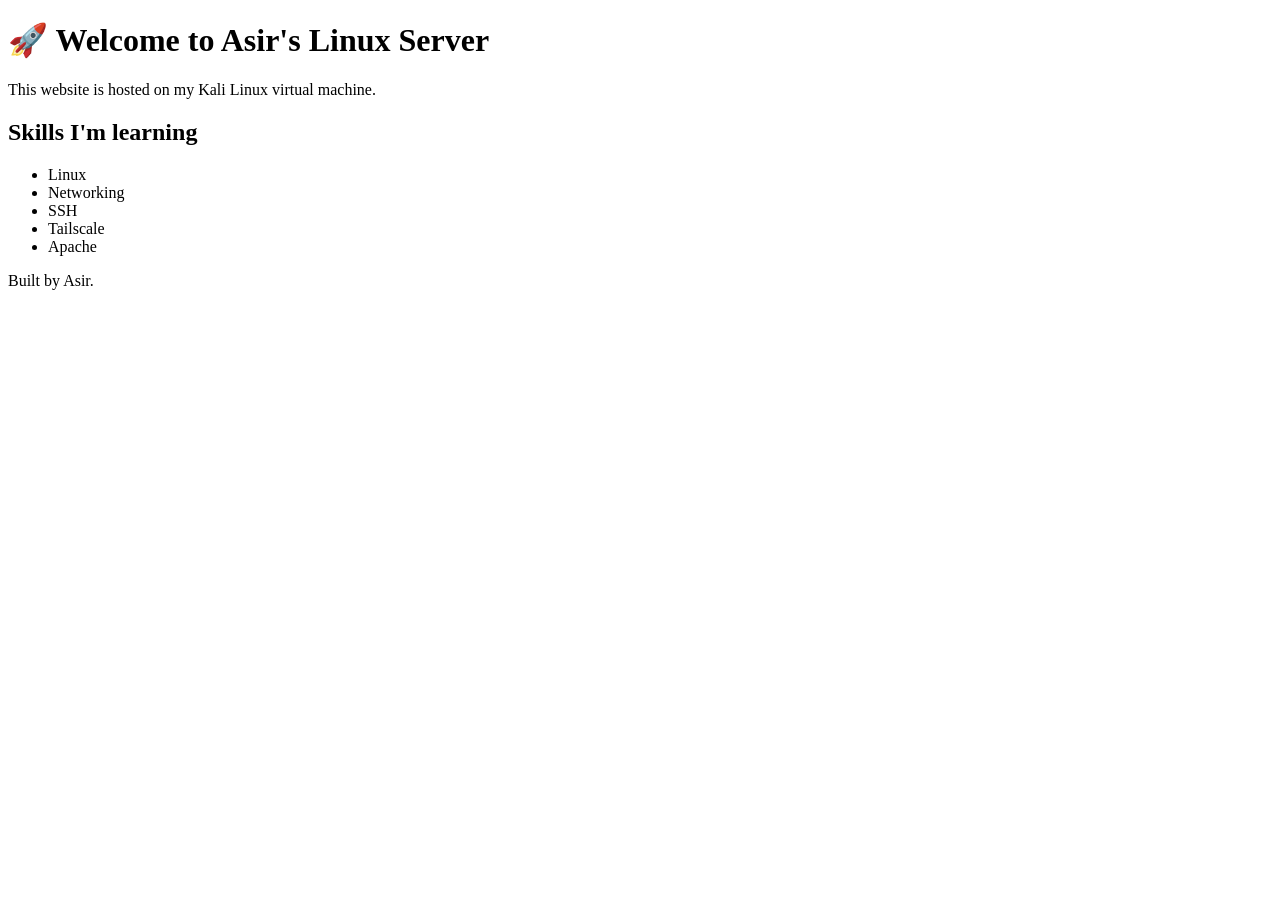
==== website/index.html @ dcbf6645 "Initial commit: Remote Linux Infrastructure Lab" ====
<!DOCTYPE html>
<html>
<head>
    <title>Asir's Server</title>
</head>
<body>
    <h1>🚀 Welcome to Asir's Linux Server</h1>

    <p>This website is hosted on my Kali Linux virtual machine.</p>

    <h2>Skills I'm learning</h2>

    <ul>
        <li>Linux</li>
        <li>Networking</li>
        <li>SSH</li>
        <li>Tailscale</li>
        <li>Apache</li>
    </ul>

    <p>Built by Asir.</p>
</body>
</html>
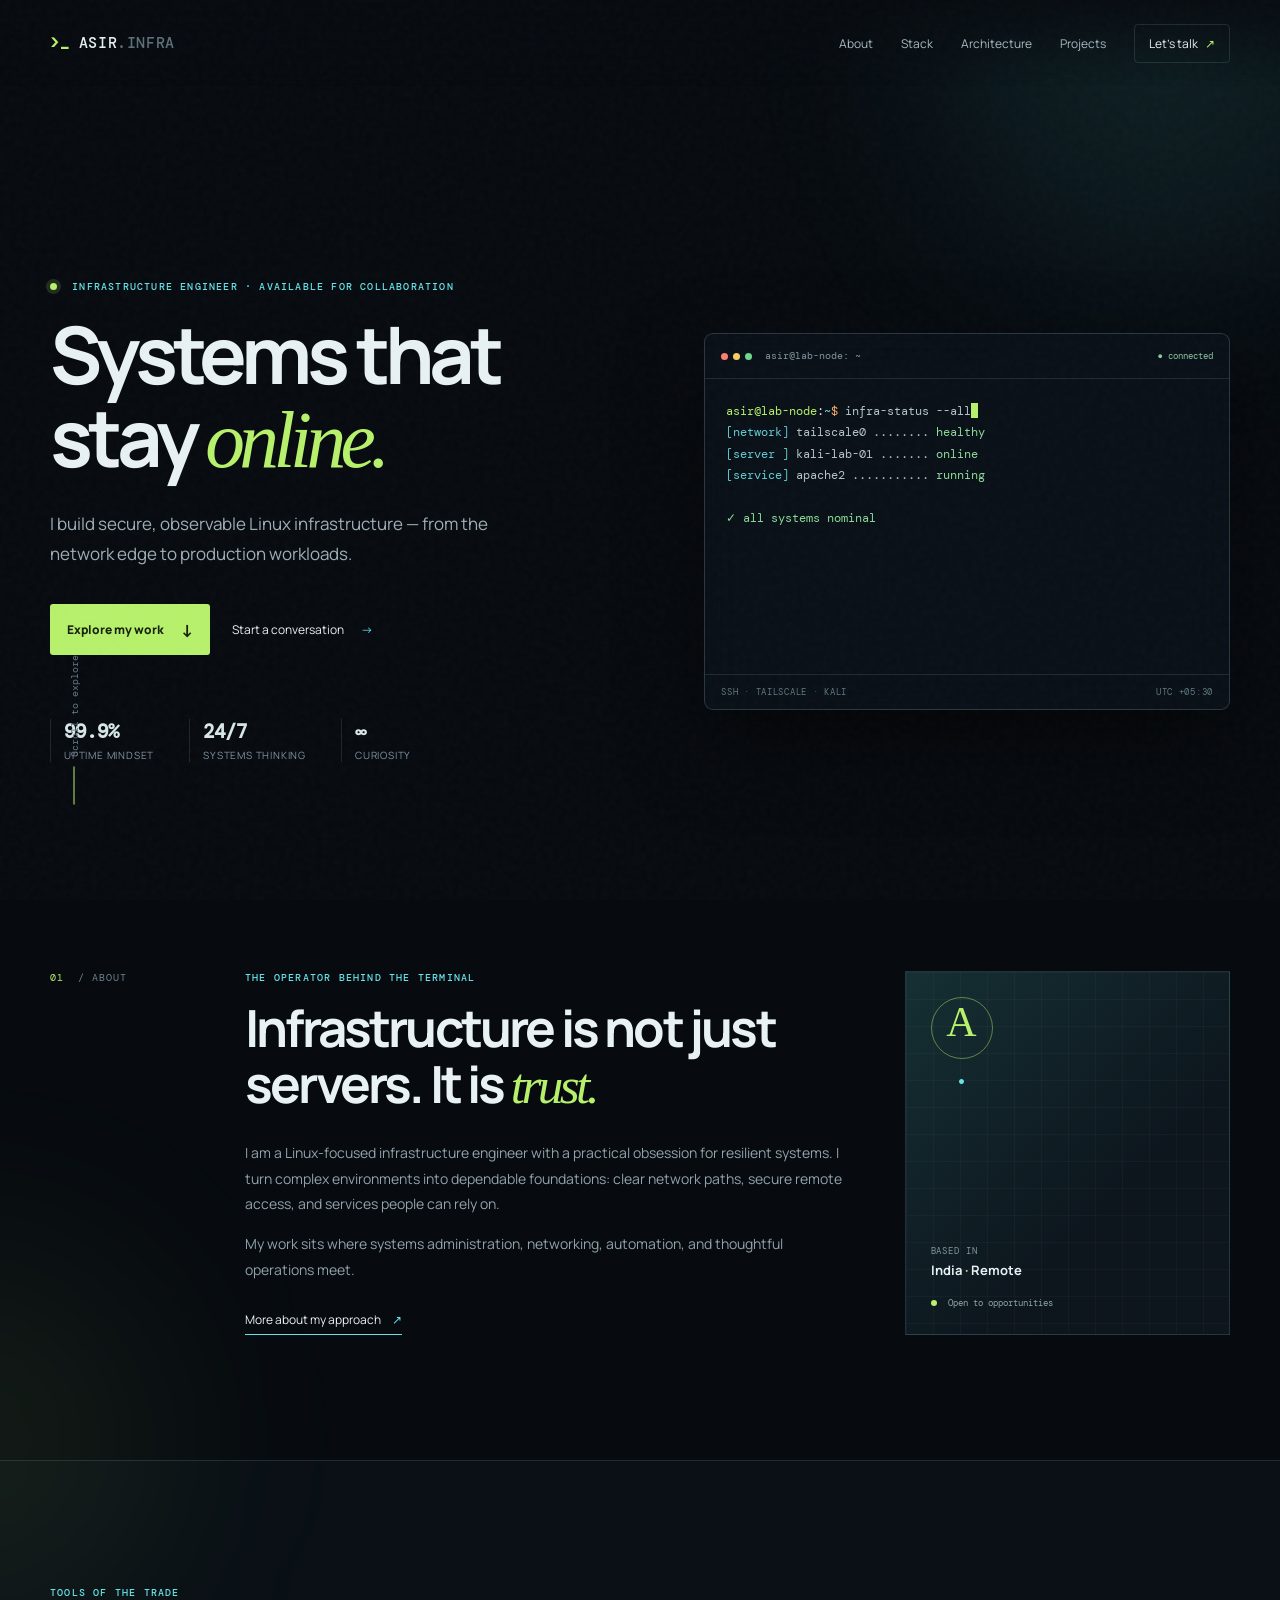
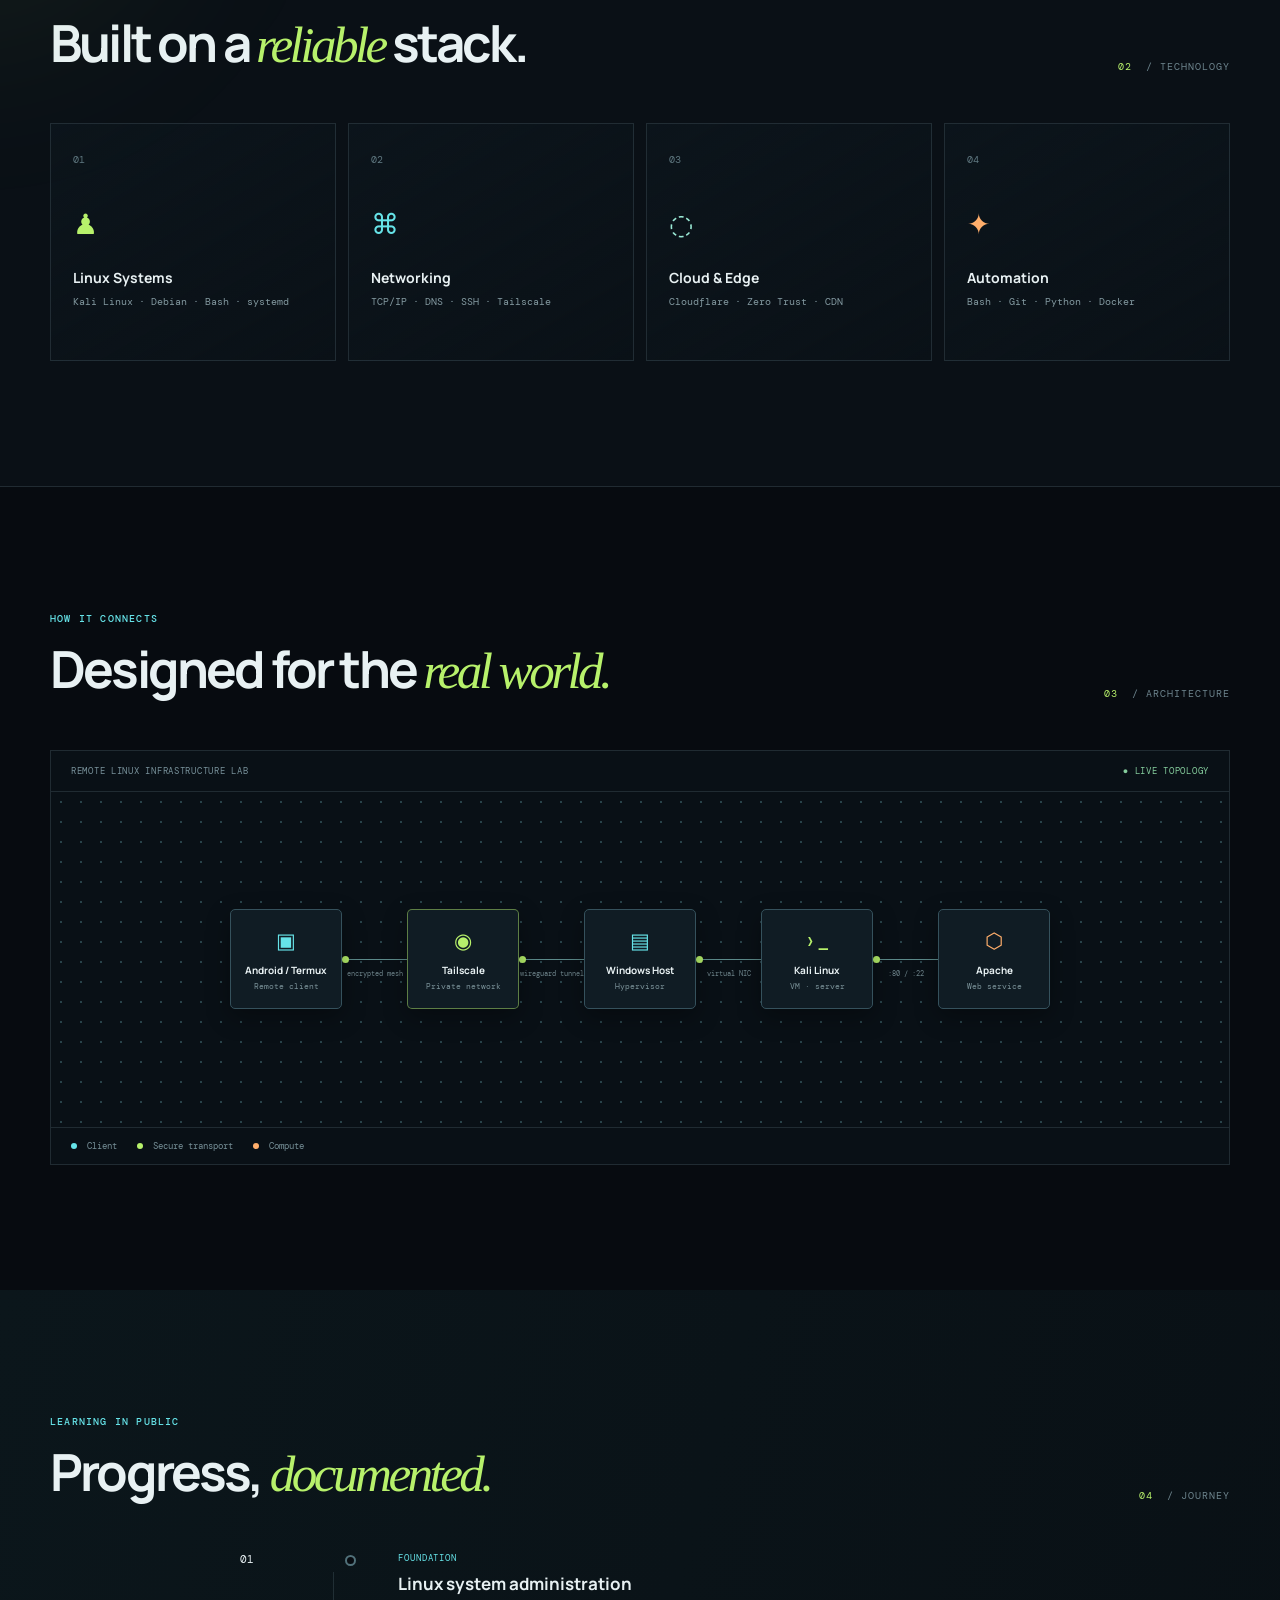
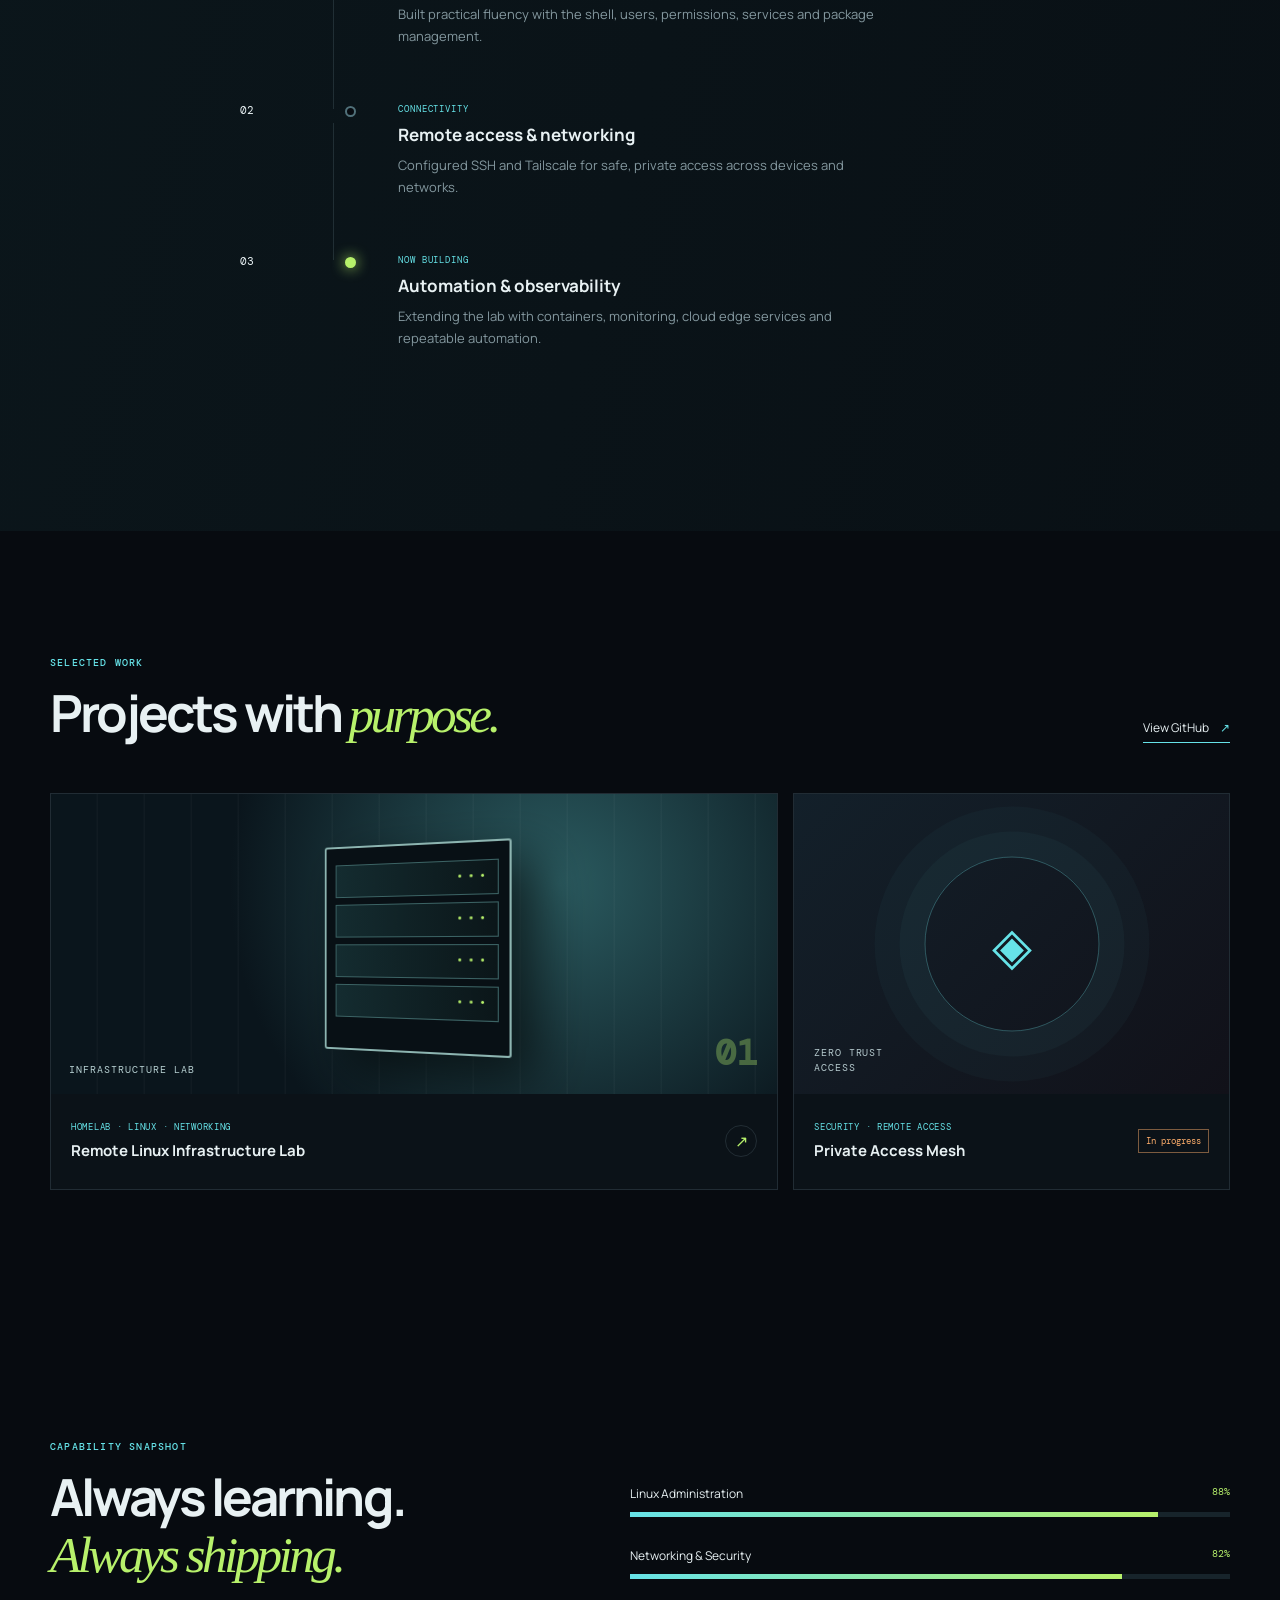
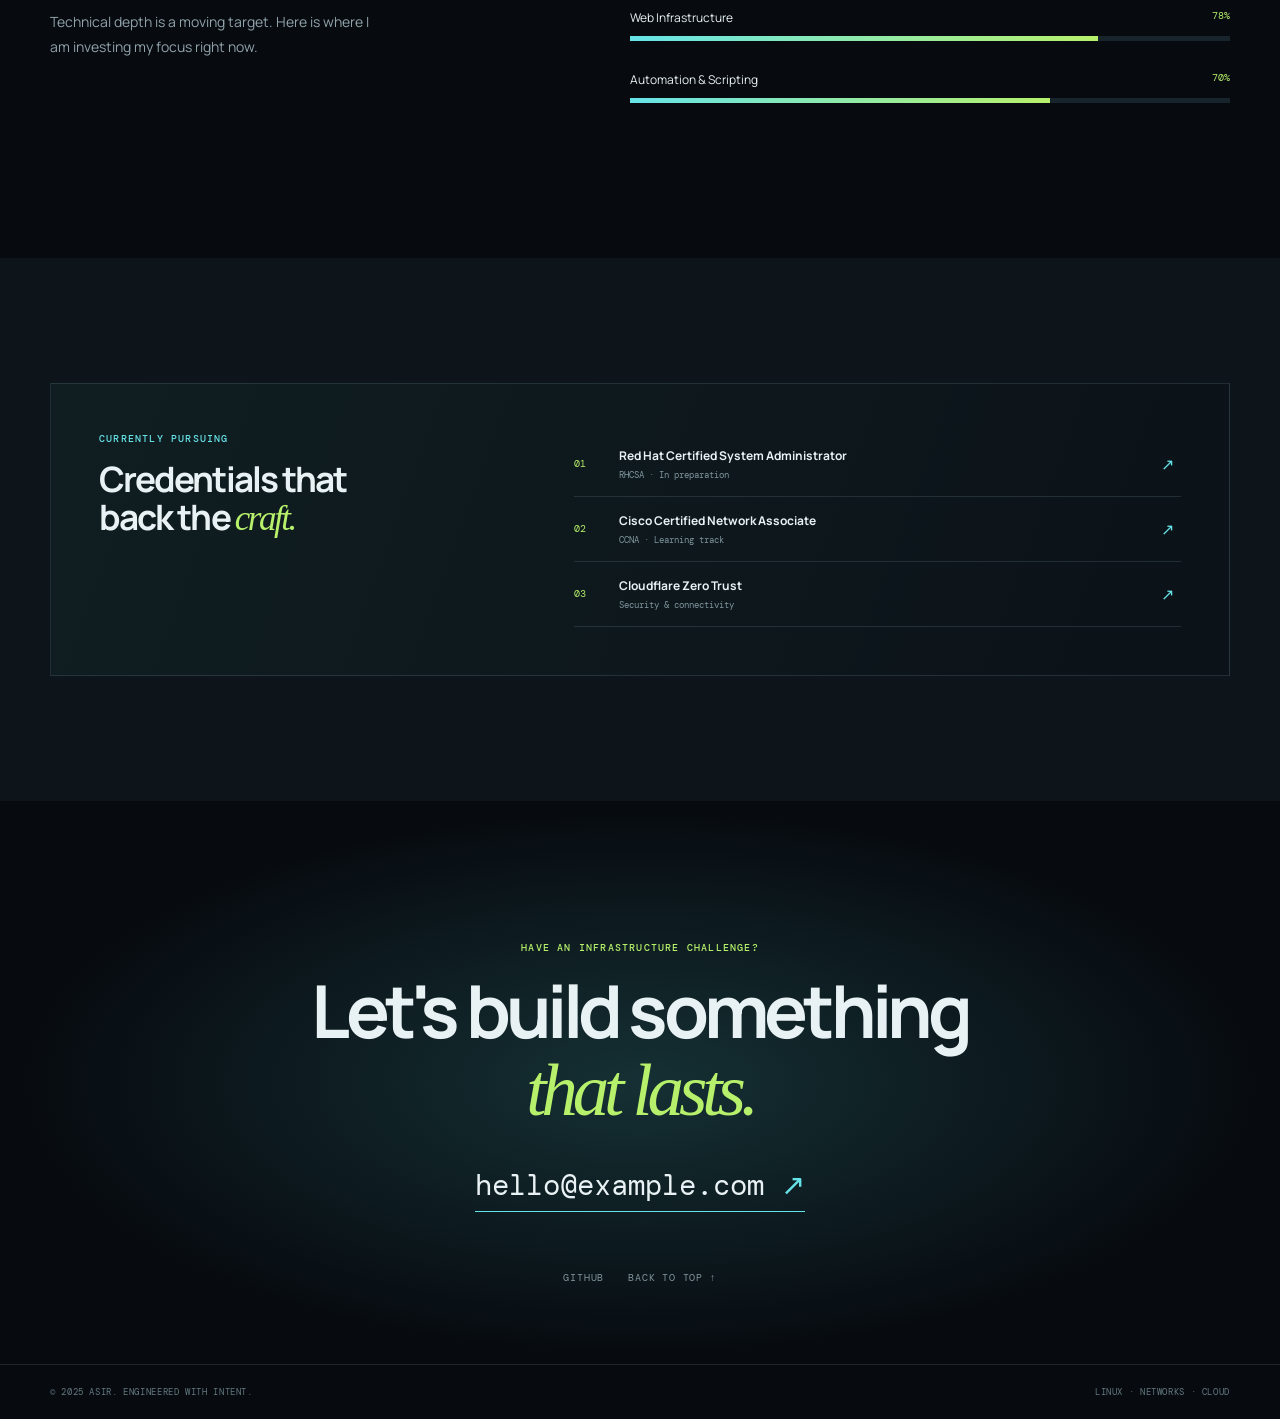
==== commit d4f8d1f8: "Build premium infrastructure portfolio website" ====
--- a/website/index.html
+++ b/website/index.html
@@ -1,24 +1,83 @@
-
 <!DOCTYPE html>
-<html>
+<html lang="en">
 <head>
-    <title>Asir's Server</title>
+  <meta charset="UTF-8">
+  <meta name="viewport" content="width=device-width, initial-scale=1.0">
+  <meta name="description" content="Linux infrastructure portfolio — secure, automated, and resilient systems.">
+  <title>ASIR / Infrastructure Engineer</title>
+  <link rel="preconnect" href="https://fonts.googleapis.com">
+  <link rel="preconnect" href="https://fonts.gstatic.com" crossorigin>
+  <link href="https://fonts.googleapis.com/css2?family=DM+Mono:wght@400;500&family=Manrope:wght@400;500;600;700;800&display=swap" rel="stylesheet">
+  <link rel="stylesheet" href="style.css">
 </head>
 <body>
-    <h1>🚀 Welcome to Asir's Linux Server</h1>
+  <div class="noise" aria-hidden="true"></div><div class="orb orb-one" aria-hidden="true"></div><div class="orb orb-two" aria-hidden="true"></div>
+  <header class="nav-wrap"><nav class="nav container" aria-label="Primary navigation">
+    <a class="brand" href="#top" aria-label="Asir home"><span class="brand-mark">&gt;_</span> ASIR<span class="brand-fade">.INFRA</span></a>
+    <button class="nav-toggle" aria-label="Open navigation" aria-expanded="false"><span></span><span></span></button>
+    <div class="nav-links"><a href="#about">About</a><a href="#stack">Stack</a><a href="#architecture">Architecture</a><a href="#projects">Projects</a><a class="nav-cta" href="#contact">Let's talk <span>↗</span></a></div>
+  </nav></header>
 
-    <p>This website is hosted on my Kali Linux virtual machine.</p>
+  <main id="top">
+    <section class="hero container">
+      <div class="hero-copy reveal">
+        <p class="eyebrow"><span class="pulse"></span> Infrastructure engineer · available for collaboration</p>
+        <h1>Systems that stay <em>online.</em></h1>
+        <p class="hero-text">I build secure, observable Linux infrastructure — from the network edge to production workloads.</p>
+        <div class="hero-actions"><a class="button primary" href="#projects">Explore my work <span>↓</span></a><a class="button text-button" href="#contact">Start a conversation <span>→</span></a></div>
+        <div class="hero-proof"><div><strong>99.9%</strong><span>uptime mindset</span></div><div><strong>24/7</strong><span>systems thinking</span></div><div><strong>∞</strong><span>curiosity</span></div></div>
+      </div>
+      <div class="terminal-card reveal delay-1" aria-label="Animated Linux terminal">
+        <div class="terminal-bar"><div class="window-dots"><i></i><i></i><i></i></div><span>asir@lab-node: ~</span><span class="terminal-status">● connected</span></div>
+        <div class="terminal-body"><p><span class="prompt">asir@lab-node</span><span class="colon">:</span><span class="path">~</span><span class="dollar">$</span> <span id="typed-command"></span><span class="cursor"></span></p><div id="terminal-output"></div></div>
+        <div class="terminal-footer"><span>SSH · TAILSCALE · KALI</span><span>UTC +05:30</span></div>
+      </div>
+      <div class="scroll-cue"><span></span> Scroll to explore</div>
+    </section>
 
-    <h2>Skills I'm learning</h2>
+    <section id="about" class="section container about-grid">
+      <div class="section-label reveal"><span>01</span> / ABOUT</div>
+      <div class="about-copy reveal"><p class="overline">The operator behind the terminal</p><h2>Infrastructure is not just servers. It is <em>trust.</em></h2><p>I am a Linux-focused infrastructure engineer with a practical obsession for resilient systems. I turn complex environments into dependable foundations: clear network paths, secure remote access, and services people can rely on.</p><p>My work sits where systems administration, networking, automation, and thoughtful operations meet.</p><a href="#contact" class="underlined">More about my approach <span>↗</span></a></div>
+      <aside class="profile-card reveal delay-1"><div class="profile-grid"></div><div class="profile-content"><div class="profile-avatar">A<span>.</span></div><p>BASED IN</p><strong>India <span>·</span> Remote</strong><div class="availability"><i></i> Open to opportunities</div></div></aside>
+    </section>
 
-    <ul>
-        <li>Linux</li>
-        <li>Networking</li>
-        <li>SSH</li>
-        <li>Tailscale</li>
-        <li>Apache</li>
-    </ul>
+    <section id="stack" class="section stack-section"><div class="container"><div class="section-heading reveal"><div><p class="overline">Tools of the trade</p><h2>Built on a <em>reliable</em> stack.</h2></div><div class="section-label"><span>02</span> / TECHNOLOGY</div></div>
+      <div class="tech-grid">
+        <article class="tech-card reveal"><span class="card-number">01</span><div class="tech-icon linux">♟</div><h3>Linux Systems</h3><p>Kali Linux · Debian · Bash · systemd</p><div class="card-line"></div></article>
+        <article class="tech-card reveal delay-1"><span class="card-number">02</span><div class="tech-icon network">⌘</div><h3>Networking</h3><p>TCP/IP · DNS · SSH · Tailscale</p><div class="card-line"></div></article>
+        <article class="tech-card reveal delay-2"><span class="card-number">03</span><div class="tech-icon cloud">◌</div><h3>Cloud & Edge</h3><p>Cloudflare · Zero Trust · CDN</p><div class="card-line"></div></article>
+        <article class="tech-card reveal delay-3"><span class="card-number">04</span><div class="tech-icon automate">✦</div><h3>Automation</h3><p>Bash · Git · Python · Docker</p><div class="card-line"></div></article>
+      </div></div>
+    </section>
 
-    <p>Built by Asir.</p>
+    <section id="architecture" class="section container"><div class="section-heading reveal"><div><p class="overline">How it connects</p><h2>Designed for the <em>real world.</em></h2></div><div class="section-label"><span>03</span> / ARCHITECTURE</div></div>
+      <div class="architecture-panel reveal"><div class="arch-top"><span>REMOTE LINUX INFRASTRUCTURE LAB</span><span class="live-dot">● LIVE TOPOLOGY</span></div><div class="architecture-map">
+        <div class="arch-node client"><b>▣</b><span>Android / Termux</span><small>Remote client</small></div><div class="arch-link link-one"><i></i><span>encrypted mesh</span></div>
+        <div class="arch-node tail"><b>◉</b><span>Tailscale</span><small>Private network</small></div><div class="arch-link link-two"><i></i><span>wireguard tunnel</span></div>
+        <div class="arch-node host"><b>▤</b><span>Windows Host</span><small>Hypervisor</small></div><div class="arch-link link-three"><i></i><span>virtual NIC</span></div>
+        <div class="arch-node kali"><b>›_</b><span>Kali Linux</span><small>VM · server</small></div><div class="arch-link link-four"><i></i><span>:80 / :22</span></div>
+        <div class="arch-node apache"><b>⬡</b><span>Apache</span><small>Web service</small></div>
+      </div><div class="arch-legend"><span><i class="legend-client"></i> Client</span><span><i class="legend-network"></i> Secure transport</span><span><i class="legend-server"></i> Compute</span></div></div>
+    </section>
+
+    <section class="section timeline-section"><div class="container"><div class="section-heading reveal"><div><p class="overline">Learning in public</p><h2>Progress, <em>documented.</em></h2></div><div class="section-label"><span>04</span> / JOURNEY</div></div><div class="timeline">
+      <article class="timeline-item reveal"><div class="time">01</div><div class="timeline-dot"></div><div><p class="timeline-tag">FOUNDATION</p><h3>Linux system administration</h3><p>Built practical fluency with the shell, users, permissions, services and package management.</p></div></article>
+      <article class="timeline-item reveal"><div class="time">02</div><div class="timeline-dot"></div><div><p class="timeline-tag">CONNECTIVITY</p><h3>Remote access & networking</h3><p>Configured SSH and Tailscale for safe, private access across devices and networks.</p></div></article>
+      <article class="timeline-item reveal"><div class="time">03</div><div class="timeline-dot active"></div><div><p class="timeline-tag">NOW BUILDING</p><h3>Automation & observability</h3><p>Extending the lab with containers, monitoring, cloud edge services and repeatable automation.</p></div></article>
+    </div></div></section>
+
+    <section id="projects" class="section container"><div class="section-heading reveal"><div><p class="overline">Selected work</p><h2>Projects with <em>purpose.</em></h2></div><a class="underlined reveal" href="https://github.com/Your-high-lord/remote-linux-infrastructure-lab" target="_blank" rel="noreferrer">View GitHub <span>↗</span></a></div><div class="project-grid">
+      <article class="project featured reveal"><div class="project-visual server-visual"><div class="server-rack"><i></i><i></i><i></i><i></i></div><div class="server-overlay"><span>INFRASTRUCTURE LAB</span><b>01</b></div></div><div class="project-info"><div><p>HOMELAB · LINUX · NETWORKING</p><h3>Remote Linux Infrastructure Lab</h3></div><a href="https://github.com/Your-high-lord/remote-linux-infrastructure-lab" target="_blank" rel="noreferrer" aria-label="View project">↗</a></div></article>
+      <article class="project reveal delay-1"><div class="project-visual access-visual"><div class="access-rings"></div><span class="shield">◈</span><span class="access-text">ZERO TRUST<br>ACCESS</span></div><div class="project-info"><div><p>SECURITY · REMOTE ACCESS</p><h3>Private Access Mesh</h3></div><span class="soon">In progress</span></div></article>
+    </div></section>
+
+    <section class="section container skills-wrap"><div class="skills-copy reveal"><p class="overline">Capability snapshot</p><h2>Always learning.<br><em>Always shipping.</em></h2><p>Technical depth is a moving target. Here is where I am investing my focus right now.</p></div><div class="skill-bars reveal delay-1"><div class="skill"><div><span>Linux Administration</span><b>88%</b></div><i><em style="--value:88%"></em></i></div><div class="skill"><div><span>Networking & Security</span><b>82%</b></div><i><em style="--value:82%"></em></i></div><div class="skill"><div><span>Web Infrastructure</span><b>78%</b></div><i><em style="--value:78%"></em></i></div><div class="skill"><div><span>Automation & Scripting</span><b>70%</b></div><i><em style="--value:70%"></em></i></div></div></section>
+
+    <section class="section cert-section"><div class="container"><div class="cert-card reveal"><div><p class="overline">Currently pursuing</p><h2>Credentials that<br>back the <em>craft.</em></h2></div><div class="cert-list"><div><span>01</span><p><b>Red Hat Certified System Administrator</b><small>RHCSA · In preparation</small></p><i>↗</i></div><div><span>02</span><p><b>Cisco Certified Network Associate</b><small>CCNA · Learning track</small></p><i>↗</i></div><div><span>03</span><p><b>Cloudflare Zero Trust</b><small>Security & connectivity</small></p><i>↗</i></div></div></div></div></section>
+
+    <section id="contact" class="contact-section"><div class="container contact-inner reveal"><p class="overline">Have an infrastructure challenge?</p><h2>Let's build something<br><em>that lasts.</em></h2><a class="contact-email" href="mailto:hello@example.com">hello@example.com <span>↗</span></a><div class="contact-links"><a href="https://github.com/Your-high-lord" target="_blank" rel="noreferrer">GitHub</a><a href="#top">Back to top ↑</a></div></div></section>
+  </main>
+  <footer><div class="container"><span>© 2025 ASIR. ENGINEERED WITH INTENT.</span><span>LINUX · NETWORKS · CLOUD</span></div></footer>
+  <script src="script.js"></script>
 </body>
 </html>
--- a/website/style.css
+++ b/website/style.css
@@ -0,0 +1 @@
+:root{--bg:#070b10;--panel:#0c131b;--line:rgba(172,203,219,.14);--text:#e8f1f3;--muted:#8295a0;--lime:#b7f16b;--cyan:#66e3e8;--orange:#ffae6b;--mono:'DM Mono',monospace;--sans:'Manrope',sans-serif}*{box-sizing:border-box}html{scroll-behavior:smooth}body{margin:0;background:var(--bg);color:var(--text);font-family:var(--sans);overflow-x:hidden}.container{width:min(1180px,calc(100% - 48px));margin:auto}.noise{position:fixed;inset:0;pointer-events:none;opacity:.04;z-index:10;background-image:url("data:image/svg+xml,%3Csvg viewBox='0 0 160 160' xmlns='http://www.w3.org/2000/svg'%3E%3Cfilter id='n'%3E%3CfeTurbulence type='fractalNoise' baseFrequency='.9' numOctaves='4' stitchTiles='stitch'/%3E%3C/filter%3E%3Crect width='100%25' height='100%25' filter='url(%23n)' opacity='.7'/%3E%3C/svg%3E")}.orb{position:absolute;border-radius:50%;filter:blur(100px);pointer-events:none}.orb-one{width:440px;height:440px;top:-170px;right:-100px;background:rgba(85,222,212,.09)}.orb-two{width:380px;height:380px;top:1250px;left:-220px;background:rgba(183,241,107,.07)}.nav-wrap{position:sticky;top:0;z-index:5;background:linear-gradient(#070b10e8,#070b1000);backdrop-filter:blur(8px)}.nav{height:86px;display:flex;align-items:center;justify-content:space-between}.brand{font:500 15px var(--mono);letter-spacing:.04em;color:var(--text);text-decoration:none}.brand-mark{color:var(--lime);font-weight:bold}.brand-fade{color:#5d707a}.nav-links{display:flex;gap:28px;align-items:center}.nav-links a{font-size:12px;color:#a9bac1;text-decoration:none;transition:.2s}.nav-links a:hover{color:var(--lime)}.nav-links .nav-cta{border:1px solid var(--line);color:var(--text);padding:10px 14px;border-radius:4px}.nav-cta span{color:var(--lime);margin-left:5px}.nav-toggle{display:none;background:none;border:0}.hero{min-height:760px;padding-top:110px;position:relative;display:grid;grid-template-columns:1fr .9fr;gap:70px;align-items:center}.eyebrow,.overline{font:500 10px var(--mono);letter-spacing:.12em;color:var(--cyan);text-transform:uppercase}.pulse{display:inline-block;background:var(--lime);height:7px;width:7px;border-radius:50%;box-shadow:0 0 0 4px #b7f16b25;margin-right:8px;animation:pulse 2s infinite}h1,h2,h3,p{margin-top:0}h1{font-size:clamp(48px,6.2vw,84px);line-height:1.04;letter-spacing:-.065em;margin:20px 0 28px;font-weight:700}h1 em,h2 em{font-family:Georgia,serif;font-weight:400;color:var(--lime);letter-spacing:-.07em}.hero-text{max-width:450px;color:#9eafb6;font-size:17px;line-height:1.75}.hero-actions{display:flex;gap:22px;align-items:center;margin:35px 0 64px}.button{font-size:12px;text-decoration:none;display:inline-flex;align-items:center;gap:17px}.primary{background:var(--lime);color:#16200d;padding:14px 17px;border-radius:3px;font-weight:800}.primary span{font-size:17px}.text-button{color:var(--text)}.text-button span{color:var(--cyan)}.hero-proof{display:flex;gap:35px}.hero-proof div{display:flex;flex-direction:column;gap:4px;border-left:1px solid var(--line);padding-left:13px}.hero-proof strong{font:600 19px var(--mono);color:#d8e7e7}.hero-proof span{font-size:10px;color:var(--muted);text-transform:uppercase;letter-spacing:.08em}.terminal-card{border:1px solid #5e737e66;border-radius:9px;background:#0b1219cf;box-shadow:0 32px 80px #0008;overflow:hidden;backdrop-filter:blur(18px);transform:perspective(900px) rotateY(-3deg)}.terminal-bar{height:45px;padding:0 16px;border-bottom:1px solid var(--line);display:flex;align-items:center;gap:13px;color:#8197a0;font:10px var(--mono)}.window-dots{display:flex;gap:5px}.window-dots i{height:7px;width:7px;border-radius:50%;background:#fd7e72}.window-dots i:nth-child(2){background:#f8cc63}.window-dots i:nth-child(3){background:#6fd88f}.terminal-status{color:#86caa2;margin-left:auto;font-size:9px}.terminal-body{min-height:295px;padding:22px 21px;font:12px/1.8 var(--mono);color:#b6c6c8}.terminal-body p{margin:0}.prompt{color:var(--lime)}.colon{color:#e8f1f3}.path{color:var(--cyan)}.dollar{color:#ffae6b}.cursor{display:inline-block;width:7px;height:15px;background:var(--lime);vertical-align:-3px;animation:blink 1s step-end infinite}.terminal-output{color:#7e979b}.output-good{color:#8edb9a}.output-info{color:#63cdd3}.terminal-footer{border-top:1px solid var(--line);padding:11px 16px;display:flex;justify-content:space-between;color:#5f7880;font:9px var(--mono);letter-spacing:.08em}.scroll-cue{position:absolute;bottom:35px;left:24px;font:10px var(--mono);color:#627780;display:flex;gap:10px;align-items:center;transform:rotate(-90deg);transform-origin:left}.scroll-cue span{height:1px;width:38px;background:var(--lime)}.section{padding:125px 0}.about-grid{display:grid;grid-template-columns:140px 1.3fr .7fr;gap:55px}.section-label{font:10px var(--mono);color:#6d848d;letter-spacing:.1em;white-space:nowrap}.section-label span{color:var(--lime);margin-right:7px}.about-copy{max-width:600px}.about-copy h2,.section-heading h2,.skills-copy h2,.cert-card h2{font-size:clamp(35px,4vw,53px);line-height:1.1;letter-spacing:-.055em;margin:15px 0 25px}.about-copy>p:not(.overline),.skills-copy>p:not(.overline){color:#91a3aa;font-size:14px;line-height:1.85}.underlined{border-bottom:1px solid var(--cyan);padding-bottom:6px;color:var(--text);font-size:12px;text-decoration:none;display:inline-block;margin-top:14px}.underlined span{color:var(--cyan);margin-left:9px}.profile-card{min-height:270px;background:linear-gradient(135deg,#153033,#0d151d 65%);border:1px solid var(--line);position:relative;overflow:hidden}.profile-grid{position:absolute;inset:0;background-image:linear-gradient(#ffffff07 1px,transparent 1px),linear-gradient(90deg,#ffffff07 1px,transparent 1px);background-size:27px 27px}.profile-content{position:relative;padding:25px;display:flex;flex-direction:column;height:100%}.profile-avatar{font:42px Georgia,serif;color:var(--lime);width:62px;height:62px;border:1px solid #b7f16b75;border-radius:50%;display:grid;place-items:center;margin-bottom:auto}.profile-avatar span{color:var(--cyan)}.profile-content p{font:9px var(--mono);letter-spacing:.1em;color:#7f969d;margin-bottom:4px}.profile-content strong{font-size:13px}.profile-content strong span{color:var(--lime)}.availability{font:9px var(--mono);color:#91a6aa;margin-top:18px}.availability i{display:inline-block;width:6px;height:6px;border-radius:50%;background:var(--lime);margin-right:6px}.stack-section{background:#0a1016;border-block:1px solid var(--line)}.section-heading{display:flex;justify-content:space-between;align-items:flex-end;margin-bottom:50px}.section-heading h2{margin-bottom:0}.tech-grid{display:grid;grid-template-columns:repeat(4,1fr);gap:12px}.tech-card{border:1px solid var(--line);min-height:238px;padding:22px;position:relative;background:linear-gradient(150deg,#10202944,#0a1117);transition:transform .3s,border .3s}.tech-card:hover{border-color:#b7f16b80;transform:translateY(-6px)}.card-number{font:10px var(--mono);color:#607881}.tech-icon{font-size:28px;margin:36px 0 26px;color:var(--lime)}.network{color:var(--cyan)}.cloud{color:#9ae9d5}.automate{color:var(--orange)}.tech-card h3{font-size:14px;margin-bottom:7px}.tech-card p{font:10px var(--mono);color:#8399a0;line-height:1.6}.card-line{height:1px;background:var(--lime);position:absolute;bottom:0;left:0;width:0;transition:.35s}.tech-card:hover .card-line{width:100%}.architecture-panel{border:1px solid var(--line);background:#091016;overflow:hidden}.arch-top{padding:14px 20px;border-bottom:1px solid var(--line);display:flex;justify-content:space-between;font:9px var(--mono);letter-spacing:.08em;color:#78919a}.live-dot{color:#85cd9d}.architecture-map{min-height:335px;display:flex;align-items:center;justify-content:center;gap:0;padding:38px 22px;background-image:radial-gradient(#29434a 1px,transparent 1px);background-size:20px 20px}.arch-node{z-index:1;min-width:112px;text-align:center;padding:17px 8px;background:#101c24;border:1px solid #35515c;border-radius:5px;box-shadow:0 8px 24px #0005}.arch-node b{display:block;color:var(--cyan);font:21px var(--mono);margin-bottom:8px}.arch-node span{display:block;font-size:10px;font-weight:700}.arch-node small{display:block;color:#7b9299;font:8px var(--mono);margin-top:4px}.arch-node.tail{border-color:#b7f16b75}.arch-node.tail b,.arch-node.kali b{color:var(--lime)}.arch-node.apache b{color:var(--orange)}.arch-link{height:1px;width:65px;background:#5c8a8a;position:relative}.arch-link i{position:absolute;width:7px;height:7px;background:var(--lime);border-radius:50%;top:-3px;animation:packet 2s infinite linear}.arch-link span{position:absolute;top:10px;left:50%;transform:translateX(-50%);font:7px var(--mono);color:#6f858c;white-space:nowrap}.link-two i{animation-delay:.4s}.link-three i{animation-delay:.8s}.link-four i{animation-delay:1.2s}.arch-legend{display:flex;gap:20px;padding:12px 20px;border-top:1px solid var(--line);font:9px var(--mono);color:#779098}.arch-legend i{height:6px;width:6px;display:inline-block;border-radius:50%;margin-right:5px}.legend-client{background:var(--cyan)}.legend-network{background:var(--lime)}.legend-server{background:var(--orange)}.timeline-section{background:linear-gradient(105deg,#0b161b,#091015)}.timeline{max-width:800px;margin:auto}.timeline-item{display:grid;grid-template-columns:80px 28px 1fr;gap:25px;padding-bottom:43px;position:relative}.timeline-item:not(:last-child):after{content:"";position:absolute;left:93px;top:20px;height:calc(100% - 14px);width:1px;background:var(--line)}.time{font:11px var(--mono);color:var(--6d848d)}.timeline-dot{width:11px;height:11px;border:2px solid #51717a;background:var(--bg);border-radius:50%;margin-top:3px;z-index:1}.timeline-dot.active{background:var(--lime);border-color:var(--lime);box-shadow:0 0 14px #b7f16b}.timeline-tag{font:9px var(--mono);color:var(--cyan);letter-spacing:.1em;margin-bottom:8px}.timeline-item h3{font-size:17px;margin-bottom:8px}.timeline-item div:last-child>p:last-child{font-size:13px;line-height:1.7;color:#84989f;max-width:490px}.project-grid{display:grid;grid-template-columns:1.25fr .75fr;gap:15px}.project{border:1px solid var(--line);background:#0b1218;transition:.3s}.project:hover{border-color:#6d9ca1}.project-visual{height:300px;position:relative;overflow:hidden}.server-visual{background:radial-gradient(circle at 70% 30%,#2a5a5f,#0a151c 60%)}.server-visual:before{content:"";position:absolute;inset:0;background:repeating-linear-gradient(90deg,transparent 0 45px,#ffffff07 46px 47px)}.server-rack{position:absolute;left:50%;top:50%;transform:translate(-50%,-48%) perspective(400px) rotateY(-11deg);height:210px;width:190px;border:2px solid #8db5b1;border-radius:3px;padding:10px;background:#081015;box-shadow:22px 20px 50px #0009}.server-rack i{display:block;height:34px;margin:7px 0;border:1px solid #3c6465;background:linear-gradient(90deg,#142c30,#0b1619);position:relative}.server-rack i:after{content:"•••";color:var(--lime);font:12px var(--mono);letter-spacing:4px;position:absolute;right:7px;top:7px}.server-overlay{position:absolute;inset:18px;display:flex;justify-content:space-between;align-items:flex-end;font:10px var(--mono);letter-spacing:.1em;color:#b8d1d3}.server-overlay b{font-size:35px;color:#b7f16b55}.access-visual{background:linear-gradient(135deg,#13202a,#111119)}.access-rings{position:absolute;height:175px;width:175px;border:1px solid #69d9dd55;border-radius:50%;left:50%;top:50%;transform:translate(-50%,-50%);box-shadow:0 0 0 25px #69d9dd09,0 0 0 50px #69d9dd08}.shield{position:absolute;left:50%;top:50%;transform:translate(-50%,-50%);font-size:52px;color:var(--cyan)}.access-text{position:absolute;left:20px;bottom:19px;font:10px var(--mono);line-height:1.5;color:#b5c9cd;letter-spacing:.09em}.project-info{min-height:95px;padding:19px 20px;display:flex;align-items:center;justify-content:space-between}.project-info p{font:9px var(--mono);letter-spacing:.08em;color:var(--cyan);margin-bottom:7px}.project-info h3{font-size:15px;margin:0}.project-info>a{height:32px;width:32px;border:1px solid var(--line);display:grid;place-items:center;border-radius:50%;color:var(--lime);text-decoration:none}.soon{font:9px var(--mono);border:1px solid #ffae6b77;color:var(--orange);padding:5px 7px}.skills-wrap{display:grid;grid-template-columns:.75fr 1fr;gap:130px}.skills-copy p{max-width:330px}.skill-bars{padding-top:45px}.skill{margin-bottom:30px}.skill>div{display:flex;justify-content:space-between;font-size:12px;margin-bottom:10px}.skill b{font:10px var(--mono);color:var(--lime)}.skill i{display:block;height:5px;background:#17242b;position:relative;overflow:hidden}.skill em{display:block;height:100%;width:var(--value);background:linear-gradient(90deg,var(--cyan),var(--lime));transform-origin:left;transform:scaleX(0);transition:1.2s ease}.in-view .skill em{transform:scaleX(1)}.cert-section{background:#0d151b}.cert-card{border:1px solid var(--line);padding:48px;display:grid;grid-template-columns:.8fr 1.2fr;gap:70px;background:linear-gradient(110deg,#101e21,#0b1218)}.cert-card h2{font-size:35px}.cert-list>div{display:grid;grid-template-columns:35px 1fr 20px;padding:15px 0;border-bottom:1px solid var(--line);align-items:center;gap:10px}.cert-list>div>span{font:10px var(--mono);color:var(--lime)}.cert-list p{margin:0}.cert-list b{display:block;font-size:12px}.cert-list small{display:block;font:9px var(--mono);color:#81969e;margin-top:5px}.cert-list i{color:var(--cyan);font-style:normal}.contact-section{padding:140px 0 80px;background:radial-gradient(ellipse at center,#153034,#070b10 68%);text-align:center}.contact-inner .overline{color:var(--lime)}.contact-inner h2{font-size:clamp(42px,5.8vw,73px);letter-spacing:-.065em;line-height:1.06;margin:18px 0 36px}.contact-email{color:var(--text);font:clamp(19px,2.4vw,29px) var(--mono);text-decoration:none;border-bottom:1px solid var(--cyan);padding-bottom:7px}.contact-email span{color:var(--cyan)}.contact-links{display:flex;justify-content:center;gap:24px;margin-top:67px}.contact-links a{font:10px var(--mono);text-transform:uppercase;color:#82959c;text-decoration:none;letter-spacing:.08em}footer{border-top:1px solid var(--line);padding:21px 0;color:#647980;font:9px var(--mono);letter-spacing:.07em}footer>div{display:flex;justify-content:space-between}.reveal{opacity:0;transform:translateY(22px);transition:.7s cubic-bezier(.2,.7,.2,1)}.reveal.in-view{opacity:1;transform:none}.delay-1{transition-delay:.12s}.delay-2{transition-delay:.24s}.delay-3{transition-delay:.36s}@keyframes blink{50%{opacity:0}}@keyframes pulse{50%{box-shadow:0 0 0 7px #b7f16b00}}@keyframes packet{from{left:0}to{left:100%}}@media(max-width:850px){.hero{grid-template-columns:1fr;gap:40px;padding-top:75px}.terminal-card{max-width:620px;transform:none}.scroll-cue{display:none}.about-grid{grid-template-columns:100px 1fr}.profile-card{grid-column:2;max-width:350px}.tech-grid{grid-template-columns:repeat(2,1fr)}.architecture-map{flex-wrap:wrap;gap:25px 0}.arch-link{width:45px}.link-four{display:none}.skills-wrap{gap:60px}.cert-card{gap:30px;padding:32px}}@media(max-width:600px){.container{width:min(100% - 32px,1180px)}.nav{height:70px}.nav-toggle{display:block;padding:8px}.nav-toggle span{display:block;width:20px;height:1px;background:var(--text);margin:5px}.nav-links{display:none;position:absolute;top:65px;left:16px;right:16px;background:#0d151bdd;border:1px solid var(--line);padding:18px;flex-direction:column;align-items:stretch;backdrop-filter:blur(12px)}.nav-links.open{display:flex}.nav-links .nav-cta{text-align:center}.hero{min-height:auto;padding-bottom:70px}h1{font-size:50px}.hero-proof{gap:18px}.hero-proof strong{font-size:16px}.terminal-body{min-height:230px;font-size:10px}.section{padding:83px 0}.about-grid{grid-template-columns:1fr;gap:25px}.about-grid .section-label{grid-row:1}.profile-card{grid-column:auto;min-height:230px}.section-heading{align-items:flex-start;gap:18px;flex-direction:column;margin-bottom:35px}.tech-grid{grid-template-columns:1fr 1fr;gap:8px}.tech-card{min-height:200px;padding:16px}.tech-icon{margin:25px 0 20px}.architecture-map{padding:25px 8px;gap:20px 0}.arch-node{min-width:94px;padding:13px 4px}.arch-link{width:25px}.arch-link span{display:none}.arch-legend{gap:10px;font-size:8px;padding-inline:10px}.project-grid,.skills-wrap,.cert-card{grid-template-columns:1fr}.project-visual{height:235px}.skills-wrap{gap:20px}.skill-bars{padding-top:10px}.cert-card{padding:25px;gap:15px}.cert-card h2{font-size:31px}.contact-section{padding:95px 0 55px}.contact-inner h2{font-size:42px}footer>div{gap:10px;flex-direction:column;text-align:center;font-size:8px}.hero-actions{margin-bottom:44px}}
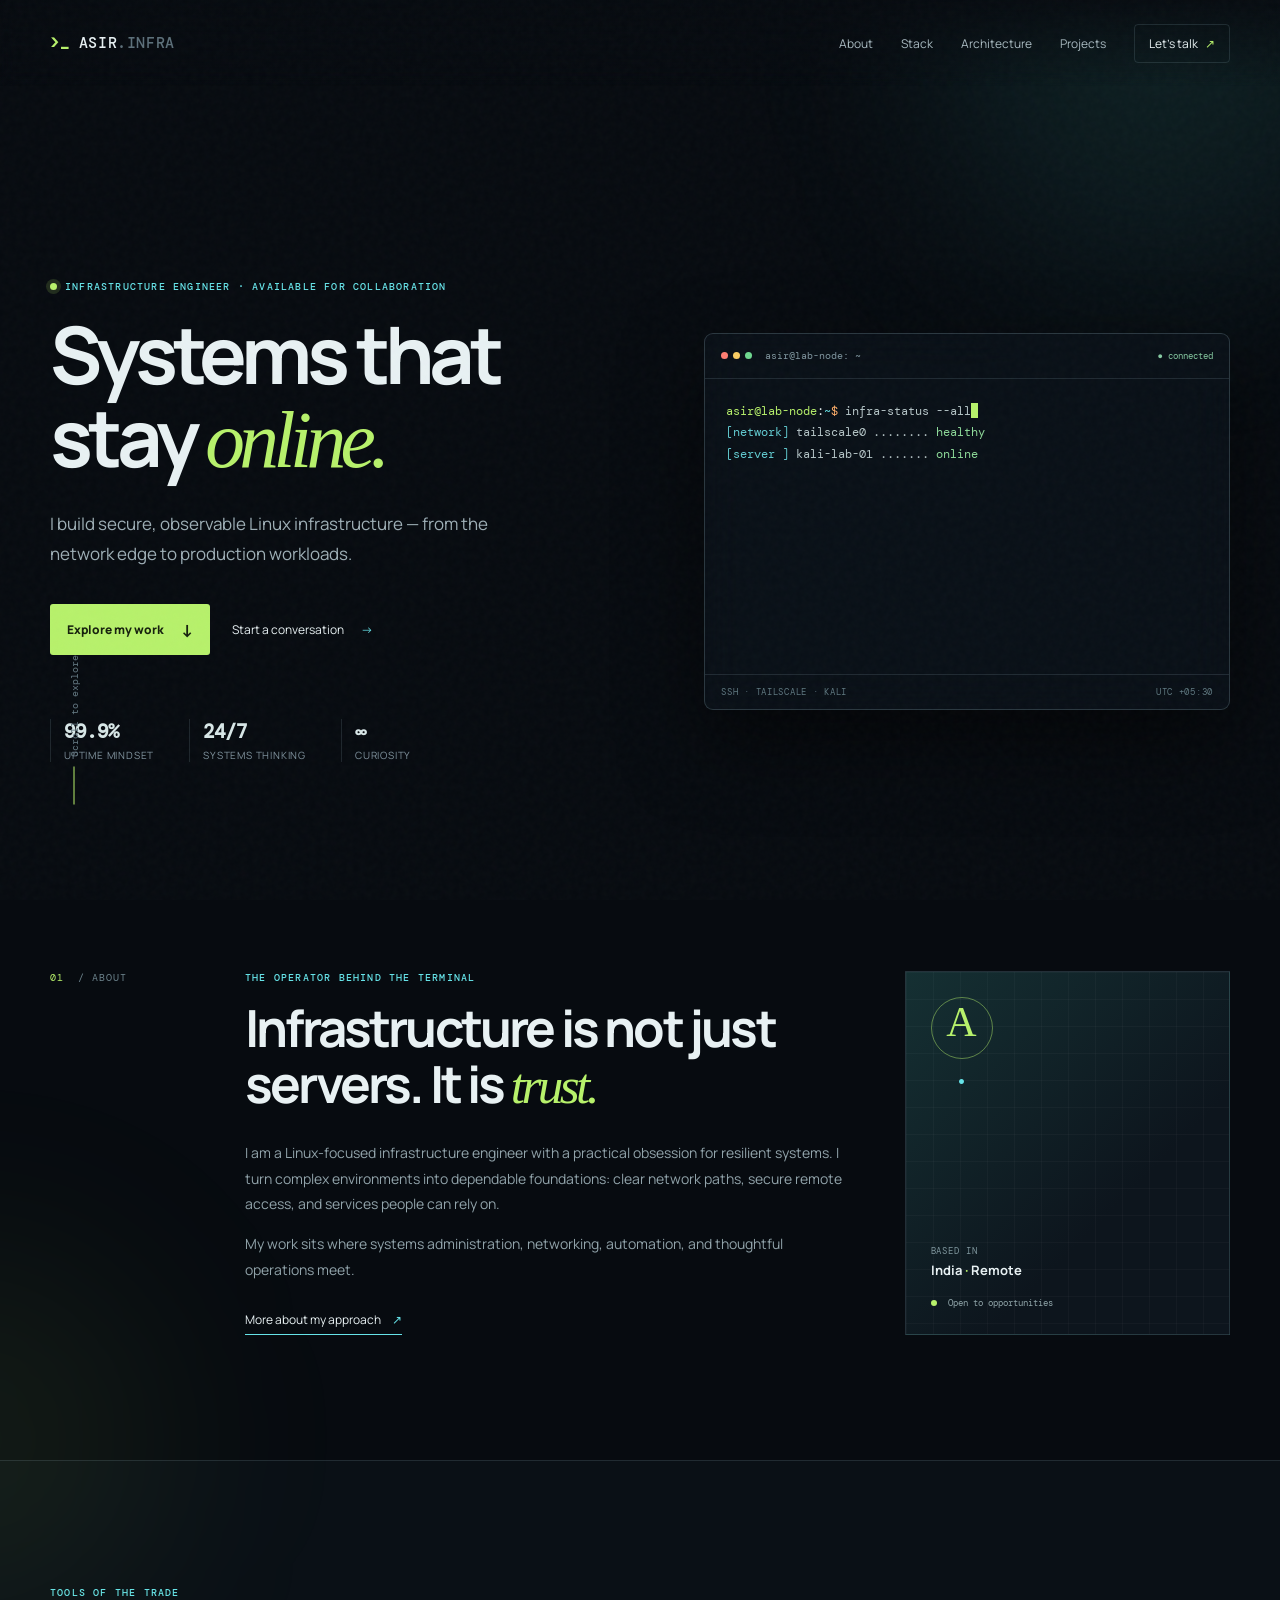
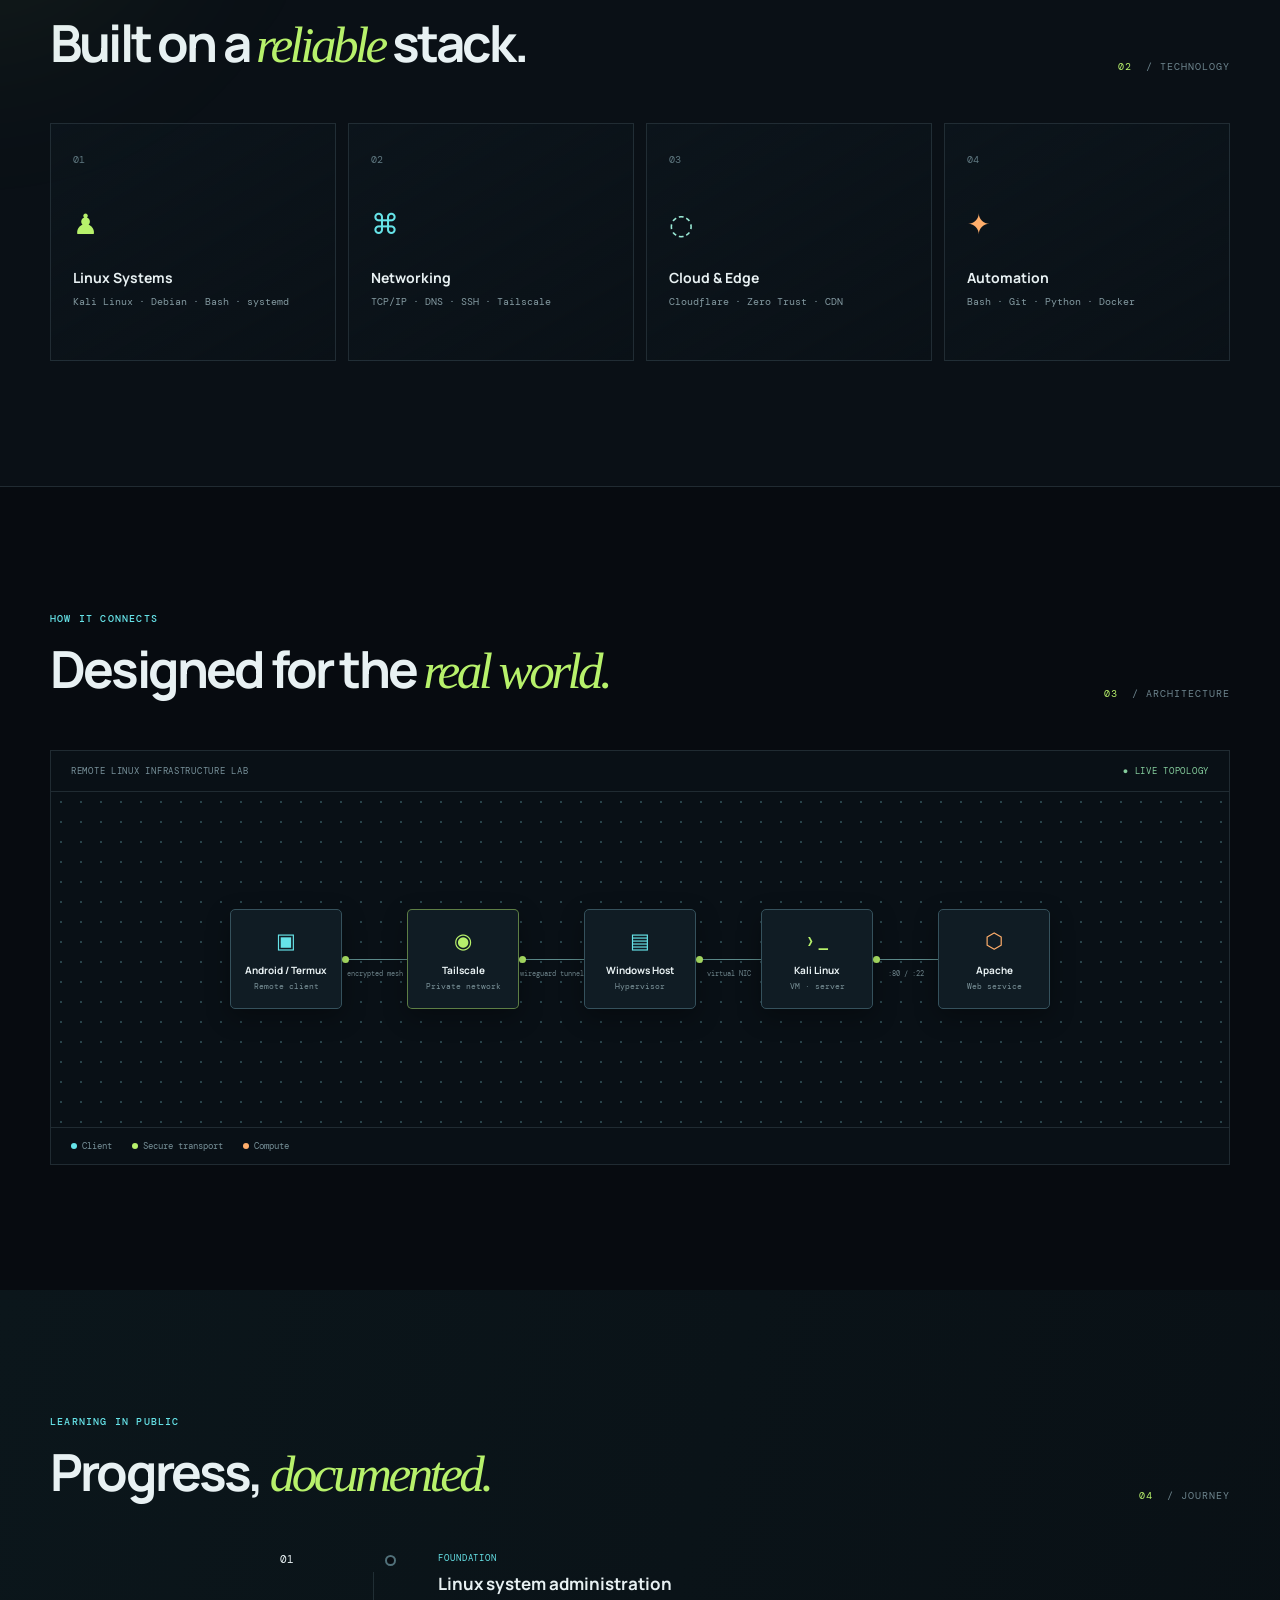
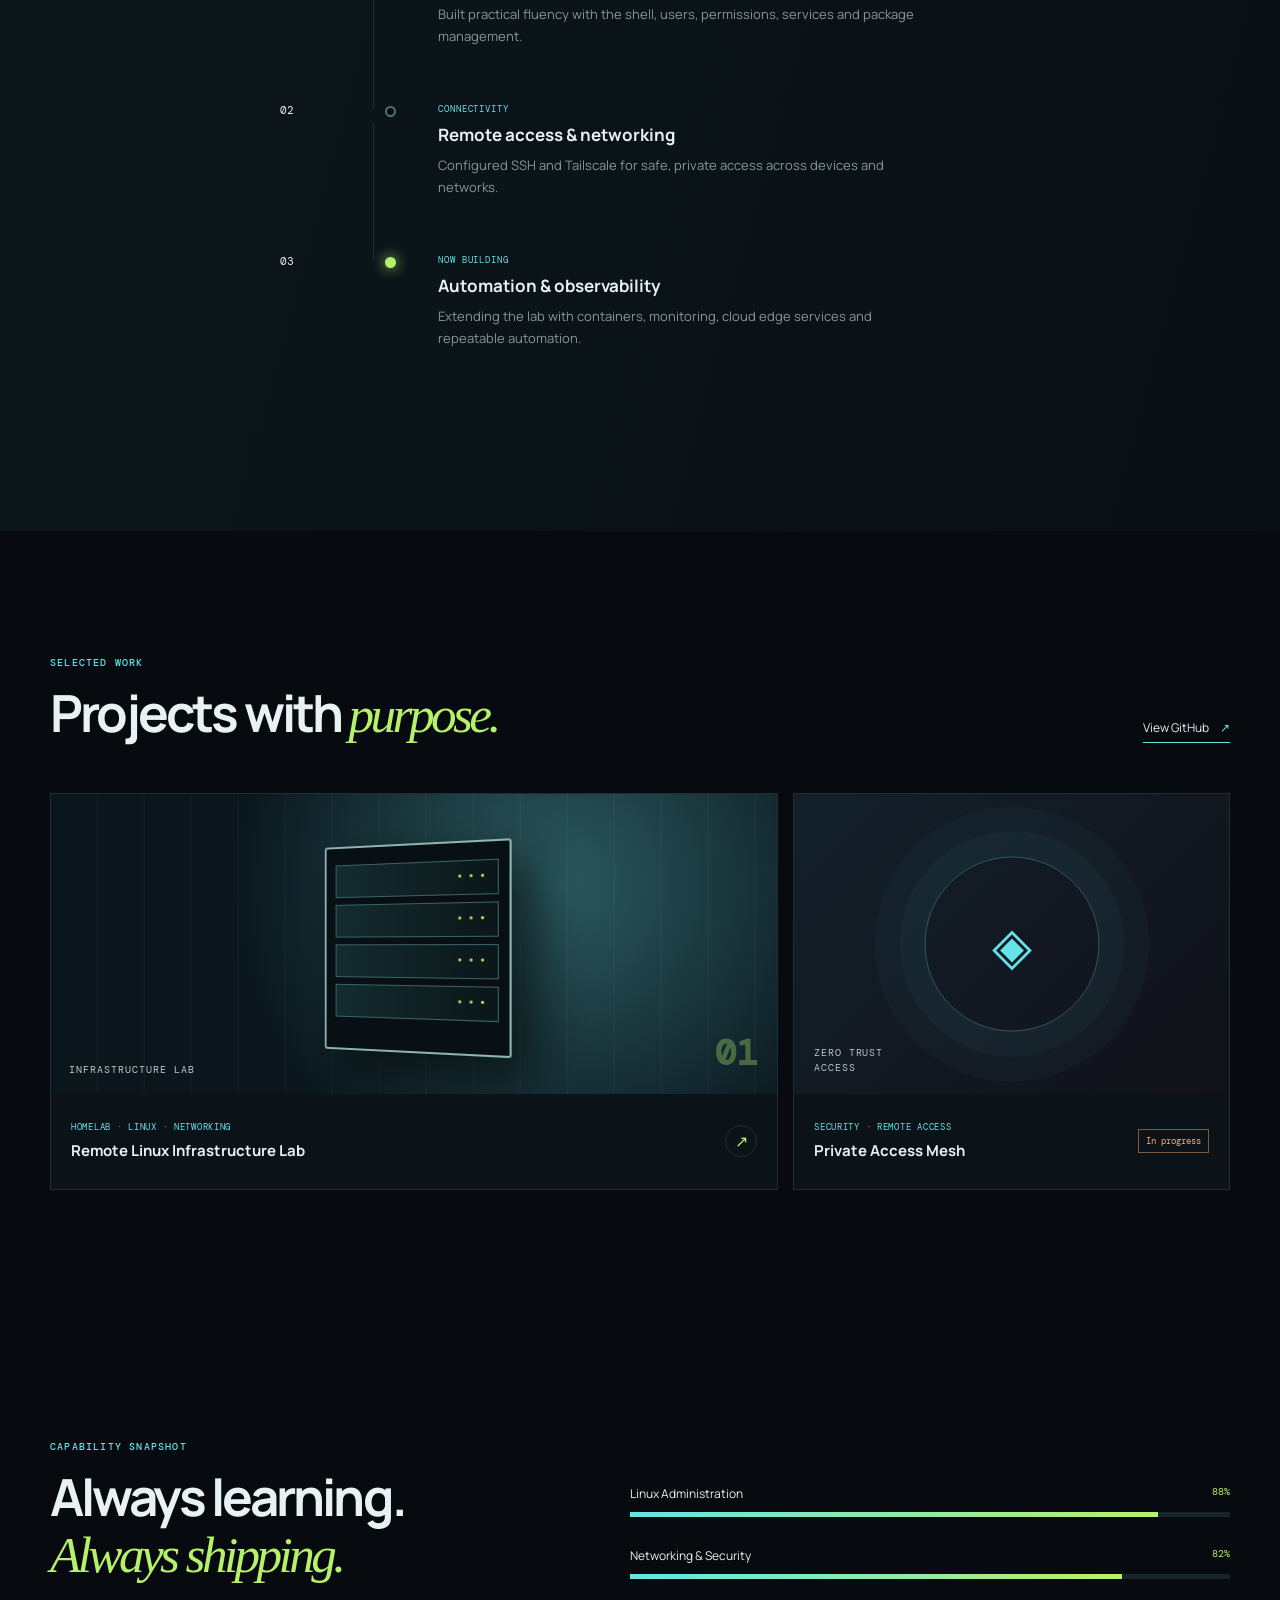
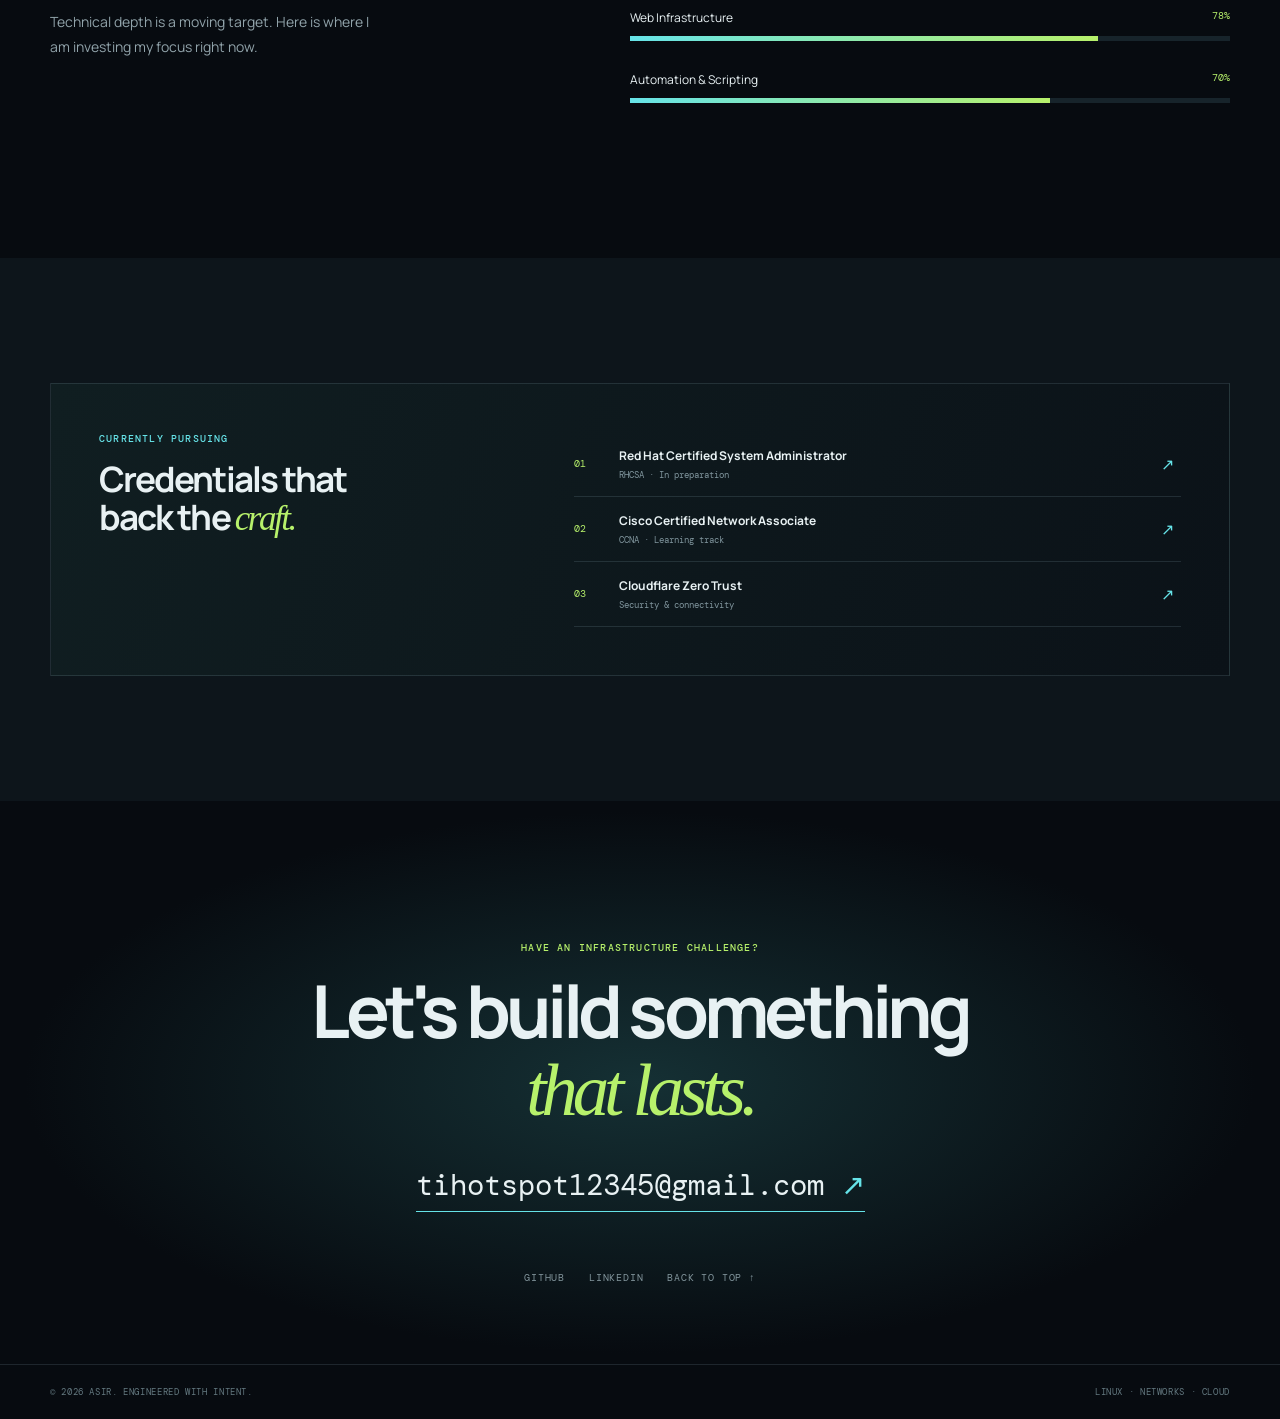
==== commit fbcb0038: "fix: update personal contact information and add favicon - Replace placeholder email hello@example.c" ====
--- a/website/index.html
+++ b/website/index.html
@@ -3,81 +3,429 @@
 <head>
   <meta charset="UTF-8">
   <meta name="viewport" content="width=device-width, initial-scale=1.0">
-  <meta name="description" content="Linux infrastructure portfolio — secure, automated, and resilient systems.">
-  <title>ASIR / Infrastructure Engineer</title>
-  <link rel="preconnect" href="https://fonts.googleapis.com">
-  <link rel="preconnect" href="https://fonts.gstatic.com" crossorigin>
+
+  <!-- ═══════════════════════════════════════════════════════════
+       SEO — CORE
+  ═══════════════════════════════════════════════════════════ -->
+  <title>Asir Hashmi — Linux Infrastructure Engineer</title>
+  <meta name="description"   content="Portfolio of Asir Hashmi — Linux infrastructure engineer building secure, observable, and resilient systems. SSH, Tailscale, Apache, Kali Linux, networking, automation.">
+  <meta name="keywords"      content="Linux infrastructure, DevOps, SSH, Tailscale, Apache, Kali Linux, networking, systems administration, remote access, homelab, RHCSA, CCNA">
+  <meta name="author"        content="Asir Hashmi">
+  <meta name="robots"        content="index, follow">
+  <meta name="theme-color"   content="#070b10">
+  <link rel="canonical"      href="https://your-high-lord.github.io/remote-linux-infrastructure-lab/">
+
+  <!-- ═══════════════════════════════════════════════════════════
+       SEO — OPEN GRAPH
+  ═══════════════════════════════════════════════════════════ -->
+  <meta property="og:type"        content="website">
+  <meta property="og:title"       content="Asir Hashmi — Linux Infrastructure Engineer">
+  <meta property="og:description" content="Secure, automated, and resilient Linux infrastructure. SSH · Tailscale · Apache · Kali Linux.">
+  <meta property="og:url"         content="https://your-high-lord.github.io/remote-linux-infrastructure-lab/">
+  <meta property="og:site_name"   content="Asir Hashmi · INFRA">
+  <meta property="og:locale"      content="en_US">
+
+  <!-- ═══════════════════════════════════════════════════════════
+       SEO — TWITTER CARD
+  ═══════════════════════════════════════════════════════════ -->
+  <meta name="twitter:card"        content="summary_large_image">
+  <meta name="twitter:title"       content="Asir Hashmi — Linux Infrastructure Engineer">
+  <meta name="twitter:description" content="Secure, automated, and resilient Linux infrastructure. SSH · Tailscale · Apache · Kali Linux.">
+
+  <!-- ═══════════════════════════════════════════════════════════
+       FAVICON
+  ═══════════════════════════════════════════════════════════ -->
+  <link rel="icon"             type="image/svg+xml" href="assets/favicon.svg">
+  <link rel="shortcut icon"    type="image/svg+xml" href="assets/favicon.svg">
+  <link rel="apple-touch-icon"                      href="assets/favicon.svg">
+
+  <!-- ═══════════════════════════════════════════════════════════
+       PERFORMANCE — PRECONNECT / DNS PREFETCH
+  ═══════════════════════════════════════════════════════════ -->
+  <link rel="preconnect"    href="https://fonts.googleapis.com">
+  <link rel="preconnect"    href="https://fonts.gstatic.com" crossorigin>
+  <link rel="dns-prefetch"  href="https://fonts.googleapis.com">
+  <link rel="dns-prefetch"  href="https://fonts.gstatic.com">
+
+  <!-- ═══════════════════════════════════════════════════════════
+       FONTS — Google Fonts (display=swap prevents FOIT)
+  ═══════════════════════════════════════════════════════════ -->
   <link href="https://fonts.googleapis.com/css2?family=DM+Mono:wght@400;500&family=Manrope:wght@400;500;600;700;800&display=swap" rel="stylesheet">
+
+  <!-- ═══════════════════════════════════════════════════════════
+       STYLES
+  ═══════════════════════════════════════════════════════════ -->
   <link rel="stylesheet" href="style.css">
+
+  <!-- ═══════════════════════════════════════════════════════════
+       STRUCTURED DATA — JSON-LD
+  ═══════════════════════════════════════════════════════════ -->
+  <script type="application/ld+json">
+  {
+    "@context": "https://schema.org",
+    "@type": "Person",
+    "name": "Asir Hashmi",
+    "url": "https://your-high-lord.github.io/remote-linux-infrastructure-lab/",
+    "sameAs": [
+      "https://github.com/Your-high-lord",
+      "https://www.linkedin.com/in/asir-hashmi-ba8398225"
+    ],
+    "jobTitle": "Linux Infrastructure Engineer",
+    "description": "Linux infrastructure engineer building secure, observable, and resilient systems.",
+    "email": "tihotspot12345@gmail.com"
+  }
+  </script>
 </head>
+
 <body>
-  <div class="noise" aria-hidden="true"></div><div class="orb orb-one" aria-hidden="true"></div><div class="orb orb-two" aria-hidden="true"></div>
-  <header class="nav-wrap"><nav class="nav container" aria-label="Primary navigation">
-    <a class="brand" href="#top" aria-label="Asir home"><span class="brand-mark">&gt;_</span> ASIR<span class="brand-fade">.INFRA</span></a>
-    <button class="nav-toggle" aria-label="Open navigation" aria-expanded="false"><span></span><span></span></button>
-    <div class="nav-links"><a href="#about">About</a><a href="#stack">Stack</a><a href="#architecture">Architecture</a><a href="#projects">Projects</a><a class="nav-cta" href="#contact">Let's talk <span>↗</span></a></div>
-  </nav></header>
+  <!-- Decorative background elements -->
+  <div class="noise" aria-hidden="true"></div>
+  <div class="orb orb-one" aria-hidden="true"></div>
+  <div class="orb orb-two" aria-hidden="true"></div>
+
+  <!-- ══════════════════════════════════════════════════════════
+       NAVIGATION
+  ══════════════════════════════════════════════════════════ -->
+  <header class="nav-wrap">
+    <nav class="nav container" aria-label="Primary navigation">
+      <a class="brand" href="#top" aria-label="Asir Hashmi — home">
+        <span class="brand-mark" aria-hidden="true">&gt;_</span> ASIR<span class="brand-fade">.INFRA</span>
+      </a>
+      <button class="nav-toggle" aria-label="Open navigation menu" aria-expanded="false" aria-controls="nav-links">
+        <span aria-hidden="true"></span>
+        <span aria-hidden="true"></span>
+      </button>
+      <div class="nav-links" id="nav-links" role="list">
+        <a href="#about"        role="listitem">About</a>
+        <a href="#stack"        role="listitem">Stack</a>
+        <a href="#architecture" role="listitem">Architecture</a>
+        <a href="#projects"     role="listitem">Projects</a>
+        <a class="nav-cta" href="#contact" role="listitem">Let's talk <span aria-hidden="true">↗</span></a>
+      </div>
+    </nav>
+  </header>
 
   <main id="top">
-    <section class="hero container">
+
+    <!-- ════════════════════════════════════════════════════════
+         HERO
+    ════════════════════════════════════════════════════════ -->
+    <section class="hero container" aria-labelledby="hero-headline">
       <div class="hero-copy reveal">
-        <p class="eyebrow"><span class="pulse"></span> Infrastructure engineer · available for collaboration</p>
-        <h1>Systems that stay <em>online.</em></h1>
+        <p class="eyebrow"><span class="pulse" aria-hidden="true"></span>Infrastructure engineer &middot; available for collaboration</p>
+        <h1 id="hero-headline">Systems that stay <em>online.</em></h1>
         <p class="hero-text">I build secure, observable Linux infrastructure — from the network edge to production workloads.</p>
-        <div class="hero-actions"><a class="button primary" href="#projects">Explore my work <span>↓</span></a><a class="button text-button" href="#contact">Start a conversation <span>→</span></a></div>
-        <div class="hero-proof"><div><strong>99.9%</strong><span>uptime mindset</span></div><div><strong>24/7</strong><span>systems thinking</span></div><div><strong>∞</strong><span>curiosity</span></div></div>
-      </div>
-      <div class="terminal-card reveal delay-1" aria-label="Animated Linux terminal">
-        <div class="terminal-bar"><div class="window-dots"><i></i><i></i><i></i></div><span>asir@lab-node: ~</span><span class="terminal-status">● connected</span></div>
-        <div class="terminal-body"><p><span class="prompt">asir@lab-node</span><span class="colon">:</span><span class="path">~</span><span class="dollar">$</span> <span id="typed-command"></span><span class="cursor"></span></p><div id="terminal-output"></div></div>
-        <div class="terminal-footer"><span>SSH · TAILSCALE · KALI</span><span>UTC +05:30</span></div>
-      </div>
-      <div class="scroll-cue"><span></span> Scroll to explore</div>
-    </section>
-
-    <section id="about" class="section container about-grid">
-      <div class="section-label reveal"><span>01</span> / ABOUT</div>
-      <div class="about-copy reveal"><p class="overline">The operator behind the terminal</p><h2>Infrastructure is not just servers. It is <em>trust.</em></h2><p>I am a Linux-focused infrastructure engineer with a practical obsession for resilient systems. I turn complex environments into dependable foundations: clear network paths, secure remote access, and services people can rely on.</p><p>My work sits where systems administration, networking, automation, and thoughtful operations meet.</p><a href="#contact" class="underlined">More about my approach <span>↗</span></a></div>
-      <aside class="profile-card reveal delay-1"><div class="profile-grid"></div><div class="profile-content"><div class="profile-avatar">A<span>.</span></div><p>BASED IN</p><strong>India <span>·</span> Remote</strong><div class="availability"><i></i> Open to opportunities</div></div></aside>
-    </section>
-
-    <section id="stack" class="section stack-section"><div class="container"><div class="section-heading reveal"><div><p class="overline">Tools of the trade</p><h2>Built on a <em>reliable</em> stack.</h2></div><div class="section-label"><span>02</span> / TECHNOLOGY</div></div>
-      <div class="tech-grid">
-        <article class="tech-card reveal"><span class="card-number">01</span><div class="tech-icon linux">♟</div><h3>Linux Systems</h3><p>Kali Linux · Debian · Bash · systemd</p><div class="card-line"></div></article>
-        <article class="tech-card reveal delay-1"><span class="card-number">02</span><div class="tech-icon network">⌘</div><h3>Networking</h3><p>TCP/IP · DNS · SSH · Tailscale</p><div class="card-line"></div></article>
-        <article class="tech-card reveal delay-2"><span class="card-number">03</span><div class="tech-icon cloud">◌</div><h3>Cloud & Edge</h3><p>Cloudflare · Zero Trust · CDN</p><div class="card-line"></div></article>
-        <article class="tech-card reveal delay-3"><span class="card-number">04</span><div class="tech-icon automate">✦</div><h3>Automation</h3><p>Bash · Git · Python · Docker</p><div class="card-line"></div></article>
-      </div></div>
-    </section>
-
-    <section id="architecture" class="section container"><div class="section-heading reveal"><div><p class="overline">How it connects</p><h2>Designed for the <em>real world.</em></h2></div><div class="section-label"><span>03</span> / ARCHITECTURE</div></div>
-      <div class="architecture-panel reveal"><div class="arch-top"><span>REMOTE LINUX INFRASTRUCTURE LAB</span><span class="live-dot">● LIVE TOPOLOGY</span></div><div class="architecture-map">
-        <div class="arch-node client"><b>▣</b><span>Android / Termux</span><small>Remote client</small></div><div class="arch-link link-one"><i></i><span>encrypted mesh</span></div>
-        <div class="arch-node tail"><b>◉</b><span>Tailscale</span><small>Private network</small></div><div class="arch-link link-two"><i></i><span>wireguard tunnel</span></div>
-        <div class="arch-node host"><b>▤</b><span>Windows Host</span><small>Hypervisor</small></div><div class="arch-link link-three"><i></i><span>virtual NIC</span></div>
-        <div class="arch-node kali"><b>›_</b><span>Kali Linux</span><small>VM · server</small></div><div class="arch-link link-four"><i></i><span>:80 / :22</span></div>
-        <div class="arch-node apache"><b>⬡</b><span>Apache</span><small>Web service</small></div>
-      </div><div class="arch-legend"><span><i class="legend-client"></i> Client</span><span><i class="legend-network"></i> Secure transport</span><span><i class="legend-server"></i> Compute</span></div></div>
-    </section>
-
-    <section class="section timeline-section"><div class="container"><div class="section-heading reveal"><div><p class="overline">Learning in public</p><h2>Progress, <em>documented.</em></h2></div><div class="section-label"><span>04</span> / JOURNEY</div></div><div class="timeline">
-      <article class="timeline-item reveal"><div class="time">01</div><div class="timeline-dot"></div><div><p class="timeline-tag">FOUNDATION</p><h3>Linux system administration</h3><p>Built practical fluency with the shell, users, permissions, services and package management.</p></div></article>
-      <article class="timeline-item reveal"><div class="time">02</div><div class="timeline-dot"></div><div><p class="timeline-tag">CONNECTIVITY</p><h3>Remote access & networking</h3><p>Configured SSH and Tailscale for safe, private access across devices and networks.</p></div></article>
-      <article class="timeline-item reveal"><div class="time">03</div><div class="timeline-dot active"></div><div><p class="timeline-tag">NOW BUILDING</p><h3>Automation & observability</h3><p>Extending the lab with containers, monitoring, cloud edge services and repeatable automation.</p></div></article>
-    </div></div></section>
-
-    <section id="projects" class="section container"><div class="section-heading reveal"><div><p class="overline">Selected work</p><h2>Projects with <em>purpose.</em></h2></div><a class="underlined reveal" href="https://github.com/Your-high-lord/remote-linux-infrastructure-lab" target="_blank" rel="noreferrer">View GitHub <span>↗</span></a></div><div class="project-grid">
-      <article class="project featured reveal"><div class="project-visual server-visual"><div class="server-rack"><i></i><i></i><i></i><i></i></div><div class="server-overlay"><span>INFRASTRUCTURE LAB</span><b>01</b></div></div><div class="project-info"><div><p>HOMELAB · LINUX · NETWORKING</p><h3>Remote Linux Infrastructure Lab</h3></div><a href="https://github.com/Your-high-lord/remote-linux-infrastructure-lab" target="_blank" rel="noreferrer" aria-label="View project">↗</a></div></article>
-      <article class="project reveal delay-1"><div class="project-visual access-visual"><div class="access-rings"></div><span class="shield">◈</span><span class="access-text">ZERO TRUST<br>ACCESS</span></div><div class="project-info"><div><p>SECURITY · REMOTE ACCESS</p><h3>Private Access Mesh</h3></div><span class="soon">In progress</span></div></article>
-    </div></section>
-
-    <section class="section container skills-wrap"><div class="skills-copy reveal"><p class="overline">Capability snapshot</p><h2>Always learning.<br><em>Always shipping.</em></h2><p>Technical depth is a moving target. Here is where I am investing my focus right now.</p></div><div class="skill-bars reveal delay-1"><div class="skill"><div><span>Linux Administration</span><b>88%</b></div><i><em style="--value:88%"></em></i></div><div class="skill"><div><span>Networking & Security</span><b>82%</b></div><i><em style="--value:82%"></em></i></div><div class="skill"><div><span>Web Infrastructure</span><b>78%</b></div><i><em style="--value:78%"></em></i></div><div class="skill"><div><span>Automation & Scripting</span><b>70%</b></div><i><em style="--value:70%"></em></i></div></div></section>
-
-    <section class="section cert-section"><div class="container"><div class="cert-card reveal"><div><p class="overline">Currently pursuing</p><h2>Credentials that<br>back the <em>craft.</em></h2></div><div class="cert-list"><div><span>01</span><p><b>Red Hat Certified System Administrator</b><small>RHCSA · In preparation</small></p><i>↗</i></div><div><span>02</span><p><b>Cisco Certified Network Associate</b><small>CCNA · Learning track</small></p><i>↗</i></div><div><span>03</span><p><b>Cloudflare Zero Trust</b><small>Security & connectivity</small></p><i>↗</i></div></div></div></div></section>
-
-    <section id="contact" class="contact-section"><div class="container contact-inner reveal"><p class="overline">Have an infrastructure challenge?</p><h2>Let's build something<br><em>that lasts.</em></h2><a class="contact-email" href="mailto:hello@example.com">hello@example.com <span>↗</span></a><div class="contact-links"><a href="https://github.com/Your-high-lord" target="_blank" rel="noreferrer">GitHub</a><a href="#top">Back to top ↑</a></div></div></section>
+        <div class="hero-actions">
+          <a class="button primary" href="#projects">Explore my work <span aria-hidden="true">↓</span></a>
+          <a class="button text-button" href="#contact">Start a conversation <span aria-hidden="true">→</span></a>
+        </div>
+        <div class="hero-proof" aria-label="Key metrics">
+          <div><strong>99.9%</strong><span>uptime mindset</span></div>
+          <div><strong>24/7</strong><span>systems thinking</span></div>
+          <div><strong>∞</strong><span>curiosity</span></div>
+        </div>
+      </div>
+
+      <div class="terminal-card reveal delay-1" role="img" aria-label="Animated Linux terminal showing infrastructure status check">
+        <div class="terminal-bar" aria-hidden="true">
+          <div class="window-dots"><i></i><i></i><i></i></div>
+          <span>asir@lab-node: ~</span>
+          <span class="terminal-status">● connected</span>
+        </div>
+        <div class="terminal-body" aria-hidden="true">
+          <p>
+            <span class="prompt">asir@lab-node</span><span class="colon">:</span><span class="path">~</span><span class="dollar">$</span>
+            <span id="typed-command"></span><span class="cursor"></span>
+          </p>
+          <div id="terminal-output"></div>
+        </div>
+        <div class="terminal-footer" aria-hidden="true">
+          <span>SSH · TAILSCALE · KALI</span>
+          <span>UTC +05:30</span>
+        </div>
+      </div>
+
+      <div class="scroll-cue" aria-hidden="true"><span></span> Scroll to explore</div>
+    </section>
+
+    <!-- ════════════════════════════════════════════════════════
+         ABOUT
+    ════════════════════════════════════════════════════════ -->
+    <section id="about" class="section container about-grid" aria-labelledby="about-headline">
+      <div class="section-label reveal"><span aria-hidden="true">01</span> / ABOUT</div>
+      <div class="about-copy reveal">
+        <p class="overline">The operator behind the terminal</p>
+        <h2 id="about-headline">Infrastructure is not just servers. It is <em>trust.</em></h2>
+        <p>I am a Linux-focused infrastructure engineer with a practical obsession for resilient systems. I turn complex environments into dependable foundations: clear network paths, secure remote access, and services people can rely on.</p>
+        <p>My work sits where systems administration, networking, automation, and thoughtful operations meet.</p>
+        <a href="#contact" class="underlined">More about my approach <span aria-hidden="true">↗</span></a>
+      </div>
+      <aside class="profile-card reveal delay-1" aria-label="Profile summary">
+        <div class="profile-grid" aria-hidden="true"></div>
+        <div class="profile-content">
+          <div class="profile-avatar" aria-hidden="true">A<span>.</span></div>
+          <p>BASED IN</p>
+          <strong>India <span>·</span> Remote</strong>
+          <div class="availability"><i aria-hidden="true"></i> Open to opportunities</div>
+        </div>
+      </aside>
+    </section>
+
+    <!-- ════════════════════════════════════════════════════════
+         STACK / TECHNOLOGY
+    ════════════════════════════════════════════════════════ -->
+    <section id="stack" class="section stack-section" aria-labelledby="stack-headline">
+      <div class="container">
+        <div class="section-heading reveal">
+          <div>
+            <p class="overline">Tools of the trade</p>
+            <h2 id="stack-headline">Built on a <em>reliable</em> stack.</h2>
+          </div>
+          <div class="section-label"><span aria-hidden="true">02</span> / TECHNOLOGY</div>
+        </div>
+        <div class="tech-grid">
+          <article class="tech-card reveal">
+            <span class="card-number" aria-hidden="true">01</span>
+            <div class="tech-icon linux" aria-hidden="true">♟</div>
+            <h3>Linux Systems</h3>
+            <p>Kali Linux · Debian · Bash · systemd</p>
+            <div class="card-line" aria-hidden="true"></div>
+          </article>
+          <article class="tech-card reveal delay-1">
+            <span class="card-number" aria-hidden="true">02</span>
+            <div class="tech-icon network" aria-hidden="true">⌘</div>
+            <h3>Networking</h3>
+            <p>TCP/IP · DNS · SSH · Tailscale</p>
+            <div class="card-line" aria-hidden="true"></div>
+          </article>
+          <article class="tech-card reveal delay-2">
+            <span class="card-number" aria-hidden="true">03</span>
+            <div class="tech-icon cloud" aria-hidden="true">◌</div>
+            <h3>Cloud &amp; Edge</h3>
+            <p>Cloudflare · Zero Trust · CDN</p>
+            <div class="card-line" aria-hidden="true"></div>
+          </article>
+          <article class="tech-card reveal delay-3">
+            <span class="card-number" aria-hidden="true">04</span>
+            <div class="tech-icon automate" aria-hidden="true">✦</div>
+            <h3>Automation</h3>
+            <p>Bash · Git · Python · Docker</p>
+            <div class="card-line" aria-hidden="true"></div>
+          </article>
+        </div>
+      </div>
+    </section>
+
+    <!-- ════════════════════════════════════════════════════════
+         ARCHITECTURE
+    ════════════════════════════════════════════════════════ -->
+    <section id="architecture" class="section container" aria-labelledby="arch-headline">
+      <div class="section-heading reveal">
+        <div>
+          <p class="overline">How it connects</p>
+          <h2 id="arch-headline">Designed for the <em>real world.</em></h2>
+        </div>
+        <div class="section-label"><span aria-hidden="true">03</span> / ARCHITECTURE</div>
+      </div>
+      <div class="architecture-panel" role="img" aria-label="Infrastructure topology: Android/Termux → Tailscale mesh → Windows Host hypervisor → Kali Linux VM → Apache web server">
+        <div class="arch-top" aria-hidden="true">
+          <span>REMOTE LINUX INFRASTRUCTURE LAB</span>
+          <span class="live-dot">● LIVE TOPOLOGY</span>
+        </div>
+        <div class="architecture-map" aria-hidden="true">
+          <div class="arch-node client"><b>▣</b><span>Android / Termux</span><small>Remote client</small></div>
+          <div class="arch-link link-one"><i></i><span>encrypted mesh</span></div>
+          <div class="arch-node tail"><b>◉</b><span>Tailscale</span><small>Private network</small></div>
+          <div class="arch-link link-two"><i></i><span>wireguard tunnel</span></div>
+          <div class="arch-node host"><b>▤</b><span>Windows Host</span><small>Hypervisor</small></div>
+          <div class="arch-link link-three"><i></i><span>virtual NIC</span></div>
+          <div class="arch-node kali"><b>&rsaquo;_</b><span>Kali Linux</span><small>VM · server</small></div>
+          <div class="arch-link link-four"><i></i><span>:80 / :22</span></div>
+          <div class="arch-node apache"><b>⬡</b><span>Apache</span><small>Web service</small></div>
+        </div>
+        <div class="arch-legend" aria-hidden="true">
+          <span><i class="legend-client"></i>Client</span>
+          <span><i class="legend-network"></i>Secure transport</span>
+          <span><i class="legend-server"></i>Compute</span>
+        </div>
+      </div>
+    </section>
+
+    <!-- ════════════════════════════════════════════════════════
+         JOURNEY / TIMELINE
+    ════════════════════════════════════════════════════════ -->
+    <section class="section timeline-section" aria-labelledby="journey-headline">
+      <div class="container">
+        <div class="section-heading reveal">
+          <div>
+            <p class="overline">Learning in public</p>
+            <h2 id="journey-headline">Progress, <em>documented.</em></h2>
+          </div>
+          <div class="section-label"><span aria-hidden="true">04</span> / JOURNEY</div>
+        </div>
+        <ol class="timeline" aria-label="Engineering journey timeline">
+          <li class="timeline-item reveal">
+            <div class="time" aria-hidden="true">01</div>
+            <div class="timeline-dot" aria-hidden="true"></div>
+            <div>
+              <p class="timeline-tag">FOUNDATION</p>
+              <h3>Linux system administration</h3>
+              <p>Built practical fluency with the shell, users, permissions, services and package management.</p>
+            </div>
+          </li>
+          <li class="timeline-item reveal">
+            <div class="time" aria-hidden="true">02</div>
+            <div class="timeline-dot" aria-hidden="true"></div>
+            <div>
+              <p class="timeline-tag">CONNECTIVITY</p>
+              <h3>Remote access &amp; networking</h3>
+              <p>Configured SSH and Tailscale for safe, private access across devices and networks.</p>
+            </div>
+          </li>
+          <li class="timeline-item reveal">
+            <div class="time" aria-hidden="true">03</div>
+            <div class="timeline-dot active" aria-hidden="true"></div>
+            <div>
+              <p class="timeline-tag">NOW BUILDING</p>
+              <h3>Automation &amp; observability</h3>
+              <p>Extending the lab with containers, monitoring, cloud edge services and repeatable automation.</p>
+            </div>
+          </li>
+        </ol>
+      </div>
+    </section>
+
+    <!-- ════════════════════════════════════════════════════════
+         PROJECTS
+    ════════════════════════════════════════════════════════ -->
+    <section id="projects" class="section container" aria-labelledby="projects-headline">
+      <div class="section-heading reveal">
+        <div>
+          <p class="overline">Selected work</p>
+          <h2 id="projects-headline">Projects with <em>purpose.</em></h2>
+        </div>
+        <a class="underlined reveal" href="https://github.com/Your-high-lord/remote-linux-infrastructure-lab" target="_blank" rel="noreferrer noopener">
+          View GitHub <span aria-hidden="true">↗</span>
+        </a>
+      </div>
+      <div class="project-grid">
+        <article class="project featured reveal">
+          <div class="project-visual server-visual" aria-hidden="true">
+            <div class="server-rack"><i></i><i></i><i></i><i></i></div>
+            <div class="server-overlay"><span>INFRASTRUCTURE LAB</span><b>01</b></div>
+          </div>
+          <div class="project-info">
+            <div>
+              <p>HOMELAB · LINUX · NETWORKING</p>
+              <h3>Remote Linux Infrastructure Lab</h3>
+            </div>
+            <a href="https://github.com/Your-high-lord/remote-linux-infrastructure-lab" target="_blank" rel="noreferrer noopener" aria-label="View Remote Linux Infrastructure Lab on GitHub">↗</a>
+          </div>
+        </article>
+        <article class="project reveal delay-1">
+          <div class="project-visual access-visual" aria-hidden="true">
+            <div class="access-rings"></div>
+            <span class="shield">◈</span>
+            <span class="access-text">ZERO TRUST<br>ACCESS</span>
+          </div>
+          <div class="project-info">
+            <div>
+              <p>SECURITY · REMOTE ACCESS</p>
+              <h3>Private Access Mesh</h3>
+            </div>
+            <span class="soon">In progress</span>
+          </div>
+        </article>
+      </div>
+    </section>
+
+    <!-- ════════════════════════════════════════════════════════
+         SKILLS
+    ════════════════════════════════════════════════════════ -->
+    <section class="section container skills-wrap" aria-labelledby="skills-headline">
+      <div class="skills-copy reveal">
+        <p class="overline">Capability snapshot</p>
+        <h2 id="skills-headline">Always learning.<br><em>Always shipping.</em></h2>
+        <p>Technical depth is a moving target. Here is where I am investing my focus right now.</p>
+      </div>
+      <div class="skill-bars reveal delay-1" role="list" aria-label="Skill proficiency levels">
+        <div class="skill" role="listitem">
+          <div><span>Linux Administration</span><b aria-label="88 percent">88%</b></div>
+          <i aria-hidden="true"><em style="--value:88%"></em></i>
+        </div>
+        <div class="skill" role="listitem">
+          <div><span>Networking &amp; Security</span><b aria-label="82 percent">82%</b></div>
+          <i aria-hidden="true"><em style="--value:82%"></em></i>
+        </div>
+        <div class="skill" role="listitem">
+          <div><span>Web Infrastructure</span><b aria-label="78 percent">78%</b></div>
+          <i aria-hidden="true"><em style="--value:78%"></em></i>
+        </div>
+        <div class="skill" role="listitem">
+          <div><span>Automation &amp; Scripting</span><b aria-label="70 percent">70%</b></div>
+          <i aria-hidden="true"><em style="--value:70%"></em></i>
+        </div>
+      </div>
+    </section>
+
+    <!-- ════════════════════════════════════════════════════════
+         CERTIFICATIONS
+    ════════════════════════════════════════════════════════ -->
+    <section class="section cert-section" aria-labelledby="certs-headline">
+      <div class="container">
+        <div class="cert-card reveal">
+          <div>
+            <p class="overline">Currently pursuing</p>
+            <h2 id="certs-headline">Credentials that<br>back the <em>craft.</em></h2>
+          </div>
+          <div class="cert-list">
+            <div>
+              <span aria-hidden="true">01</span>
+              <p><b>Red Hat Certified System Administrator</b><small>RHCSA · In preparation</small></p>
+              <i aria-hidden="true">↗</i>
+            </div>
+            <div>
+              <span aria-hidden="true">02</span>
+              <p><b>Cisco Certified Network Associate</b><small>CCNA · Learning track</small></p>
+              <i aria-hidden="true">↗</i>
+            </div>
+            <div>
+              <span aria-hidden="true">03</span>
+              <p><b>Cloudflare Zero Trust</b><small>Security &amp; connectivity</small></p>
+              <i aria-hidden="true">↗</i>
+            </div>
+          </div>
+        </div>
+      </div>
+    </section>
+
+    <!-- ════════════════════════════════════════════════════════
+         CONTACT
+    ════════════════════════════════════════════════════════ -->
+    <section id="contact" class="contact-section" aria-labelledby="contact-headline">
+      <div class="container contact-inner reveal">
+        <p class="overline">Have an infrastructure challenge?</p>
+        <h2 id="contact-headline">Let's build something<br><em>that lasts.</em></h2>
+        <a class="contact-email" href="mailto:tihotspot12345@gmail.com">
+          tihotspot12345@gmail.com <span aria-hidden="true">↗</span>
+        </a>
+        <nav class="contact-links" aria-label="Social and external links">
+          <a href="https://github.com/Your-high-lord" target="_blank" rel="noreferrer noopener" aria-label="GitHub profile (opens in new tab)">GitHub</a>
+          <a href="https://www.linkedin.com/in/asir-hashmi-ba8398225" target="_blank" rel="noreferrer noopener" aria-label="LinkedIn profile (opens in new tab)">LinkedIn</a>
+          <a href="#top">Back to top <span aria-hidden="true">↑</span></a>
+        </nav>
+      </div>
+    </section>
+
   </main>
-  <footer><div class="container"><span>© 2025 ASIR. ENGINEERED WITH INTENT.</span><span>LINUX · NETWORKS · CLOUD</span></div></footer>
+
+  <footer>
+    <div class="container">
+      <span>© 2026 ASIR. ENGINEERED WITH INTENT.</span>
+      <span>LINUX · NETWORKS · CLOUD</span>
+    </div>
+  </footer>
+
   <script src="script.js"></script>
 </body>
 </html>
